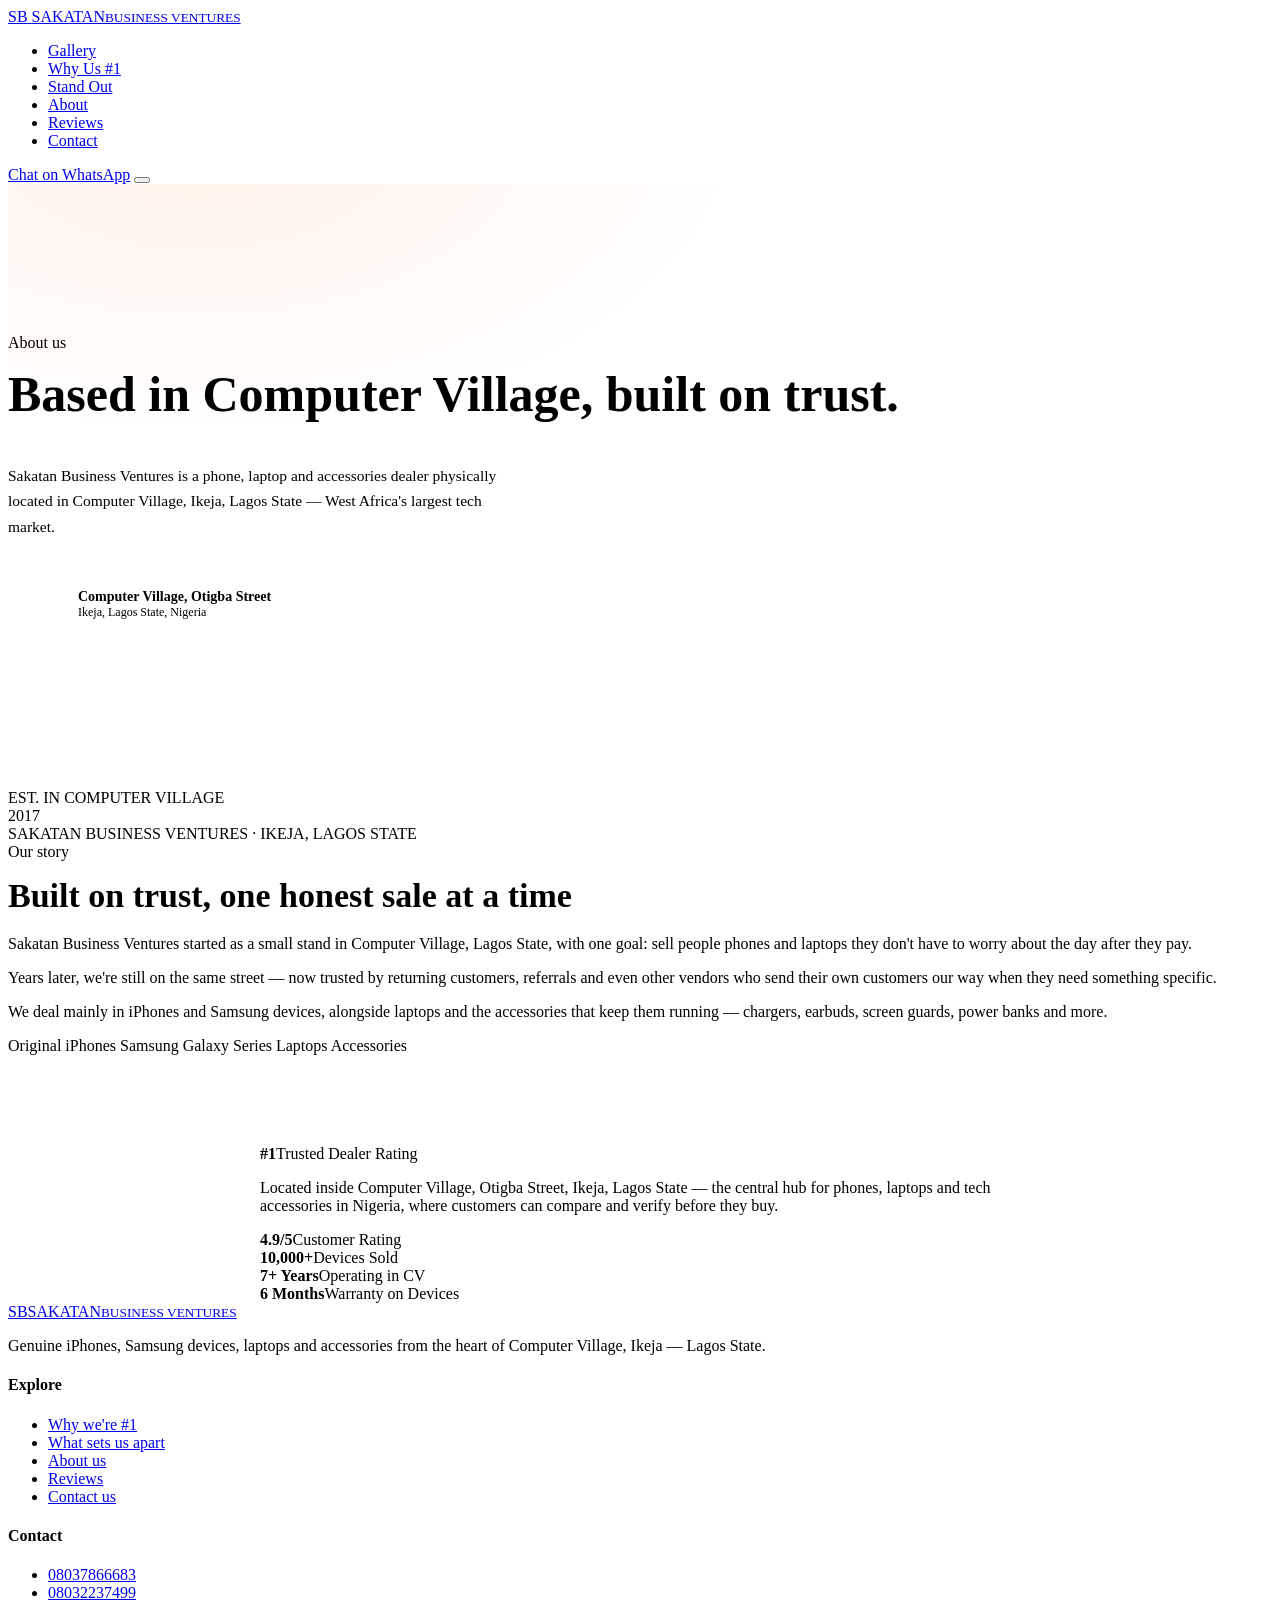
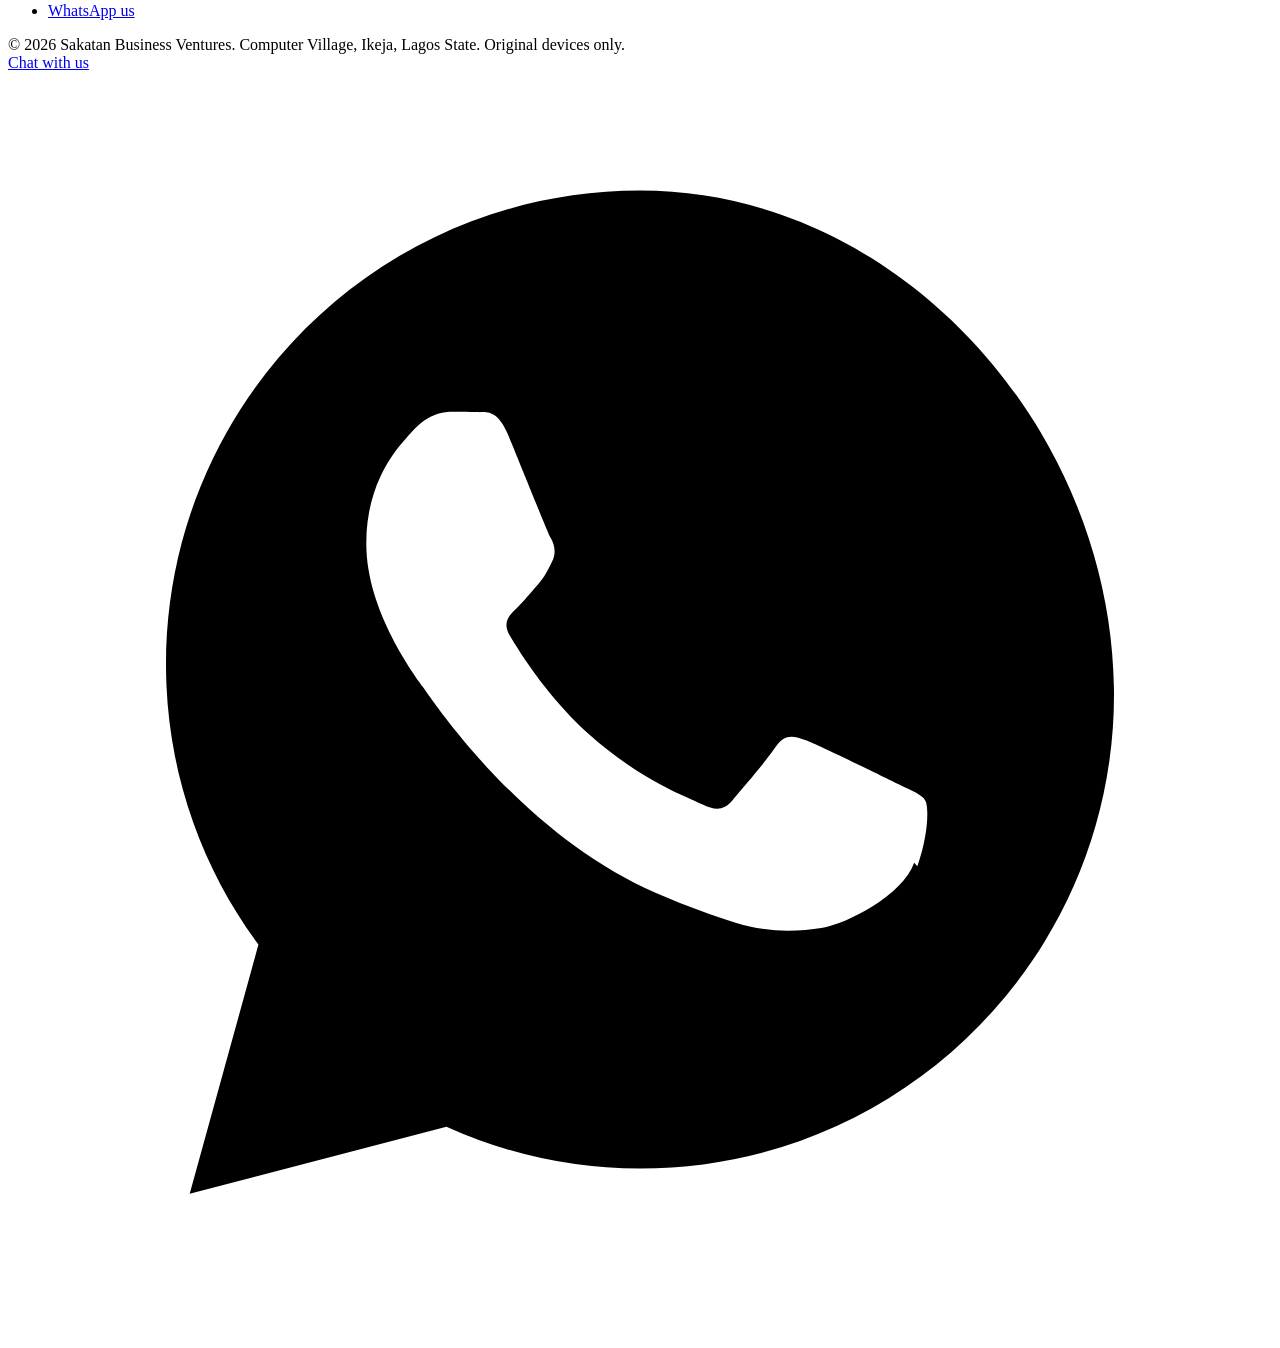
==== about.html @ 16938644 "Add files via upload" ====
<!DOCTYPE html>
<html lang="en">
<head>
<meta charset="UTF-8">
<meta name="viewport" content="width=device-width, initial-scale=1.0">
<title>About Us | Sakatan Business Ventures — Computer Village, Lagos State</title>
<meta name="description" content="Sakatan Business Ventures is based in Computer Village, Ikeja, Lagos State — trusted dealers in genuine iPhones, Samsung devices, laptops and accessories.">
<link rel="preconnect" href="https://fonts.googleapis.com">
<link rel="preconnect" href="https://fonts.gstatic.com" crossorigin>
<link href="https://fonts.googleapis.com/css2?family=Space+Grotesk:wght@400;500;600;700&family=Inter:wght@400;500;600;700;800&family=JetBrains+Mono:wght@400;500;600&display=swap" rel="stylesheet">
<link rel="stylesheet" href="styles.css">
<style>
  .page-hero{
    padding:150px 0 60px;
    background:radial-gradient(ellipse 900px 500px at 15% -10%, rgba(255,106,0,0.10), transparent 60%);
    border-bottom:1px solid var(--line);
  }
  .page-hero h1{font-size:clamp(32px,4.6vw,50px); line-height:1.06; margin-top:16px;}
  .page-hero p{color:var(--white-dim); font-size:15.5px; max-width:520px; margin-top:16px; line-height:1.65;}
  .location-strip{
    display:flex; align-items:center; gap:12px; flex-wrap:wrap;
    margin-top:30px; padding:16px 20px; border:1px solid var(--line); border-radius:12px;
    background:var(--card); max-width:520px;
  }
  .location-strip .ic{
    width:38px;height:38px;border-radius:9px;background:var(--orange-dim);
    display:flex;align-items:center;justify-content:center; flex-shrink:0;
  }
  .location-strip .ic svg{width:17px;height:17px;stroke:var(--orange);}
  .location-strip b{display:block; font-size:14px;}
  .location-strip span{display:block; font-family:var(--mono); font-size:12px; color:var(--gray);}
  .about-page-section{padding:90px 0;}
</style>
</head>
<body>

<header>
  <nav class="nav">
    <a href="index.html#top" class="logo">
      <span class="mark">SB</span>
      <span>SAKATAN<small>BUSINESS VENTURES</small></span>
    </a>
    <ul class="nav-links">
      <li><a href="index.html#gallery">Gallery</a></li>
      <li><a href="index.html#why-cv">Why Us #1</a></li>
      <li><a href="index.html#standout">Stand Out</a></li>
      <li><a href="about.html">About</a></li>
      <li><a href="index.html#reviews">Reviews</a></li>
      <li><a href="contact.html">Contact</a></li>
    </ul>
    <div class="nav-cta">
      <a href="https://wa.me/2348037866683" class="btn btn-ghost" target="_blank" rel="noopener">Chat on WhatsApp</a>
      <button class="nav-toggle" id="navToggle" aria-label="Toggle menu"><span></span><span></span><span></span></button>
    </div>
  </nav>
</header>

<main>

  <section class="page-hero">
    <div class="wrap">
      <span class="eyebrow">About us</span>
      <h1>Based in Computer Village, <span style="color:var(--orange);">built on trust.</span></h1>
      <p>Sakatan Business Ventures is a phone, laptop and accessories dealer physically located in Computer Village, Ikeja, Lagos State — West Africa's largest tech market.</p>
      <div class="location-strip">
        <span class="ic"><svg viewBox="0 0 24 24" fill="none" stroke-width="2" stroke-linecap="round" stroke-linejoin="round"><path d="M21 10c0 7-9 13-9 13s-9-6-9-13a9 9 0 0118 0z"/><circle cx="12" cy="10" r="3"/></svg></span>
        <div><b>Computer Village, Otigba Street</b><span>Ikeja, Lagos State, Nigeria</span></div>
      </div>
    </div>
  </section>

  <section class="about-page-section">
    <div class="wrap about-grid">
      <div class="about-visual reveal">
        <span class="label">EST. IN COMPUTER VILLAGE</span>
        <div class="big-year">20<span>17</span></div>
        <span class="label">SAKATAN BUSINESS VENTURES · IKEJA, LAGOS STATE</span>
      </div>
      <div class="about-copy reveal">
        <span class="eyebrow">Our story</span>
        <h2 style="margin:16px 0 20px; font-size:clamp(26px,3vw,34px);">Built on trust, one honest sale at a time</h2>
        <p>Sakatan Business Ventures started as a small stand in Computer Village, Lagos State, with one goal: sell people phones and laptops they don't have to worry about the day after they pay.</p>
        <p>Years later, we're still on the same street — now trusted by returning customers, referrals and even other vendors who send their own customers our way when they need something specific.</p>
        <p>We deal mainly in iPhones and Samsung devices, alongside laptops and the accessories that keep them running — chargers, earbuds, screen guards, power banks and more.</p>
        <div class="badges">
          <span>Original iPhones</span>
          <span>Samsung Galaxy Series</span>
          <span>Laptops</span>
          <span>Accessories</span>
        </div>
      </div>
    </div>
  </section>

  <section class="cv-section" style="padding-top:0;">
    <div class="wrap">
      <div class="cv-panel reveal" style="max-width:760px; margin:0 auto;">
        <div class="rank"><b>#1</b><span>Trusted Dealer Rating</span></div>
        <p class="location">Located inside Computer Village, Otigba Street, Ikeja, Lagos State — the central hub for phones, laptops and tech accessories in Nigeria, where customers can compare and verify before they buy.</p>
        <div class="cv-stats">
          <div><b>4.9/5</b><span>Customer Rating</span></div>
          <div><b>10,000+</b><span>Devices Sold</span></div>
          <div><b>7+ Years</b><span>Operating in CV</span></div>
          <div><b>6 Months</b><span>Warranty on Devices</span></div>
        </div>
      </div>
    </div>
  </section>

</main>

<footer>
  <div class="wrap">
    <div class="footer-grid">
      <div class="footer-brand">
        <a href="index.html#top" class="logo"><span class="mark">SB</span><span>SAKATAN<small>BUSINESS VENTURES</small></span></a>
        <p>Genuine iPhones, Samsung devices, laptops and accessories from the heart of Computer Village, Ikeja — Lagos State.</p>
      </div>
      <div class="footer-col">
        <h4>Explore</h4>
        <ul>
          <li><a href="index.html#why-cv">Why we're #1</a></li>
          <li><a href="index.html#standout">What sets us apart</a></li>
          <li><a href="about.html">About us</a></li>
          <li><a href="index.html#reviews">Reviews</a></li>
          <li><a href="contact.html">Contact us</a></li>
        </ul>
      </div>
      <div class="footer-col">
        <h4>Contact</h4>
        <ul>
          <li><a href="tel:08037866683">08037866683</a></li>
          <li><a href="tel:08032237499">08032237499</a></li>
          <li><a href="https://wa.me/2348037866683" target="_blank" rel="noopener">WhatsApp us</a></li>
        </ul>
      </div>
    </div>
    <div class="footer-bottom">
      <span>© 2026 Sakatan Business Ventures. Computer Village, Ikeja, Lagos State.</span>
      <span>Original devices only.</span>
    </div>
  </div>
</footer>

<a class="wa-float" href="https://wa.me/2348037866683?text=Hello%20Sakatan%2C%20I%20want%20to%20check%20out%20your%20phones" target="_blank" rel="noopener" aria-label="Chat with us on WhatsApp">
  <span class="wa-tooltip">Chat with us</span>
  <svg viewBox="0 0 32 32"><path d="M16.001 3C9.373 3 4 8.373 4 15.001c0 2.65.87 5.1 2.34 7.09L4.6 28.4l6.5-1.7a11.94 11.94 0 004.9 1.06h.001C22.63 27.76 28 22.39 28 15.76 28 9.13 22.63 3 16.001 3zm6.94 17.02c-.29.82-1.7 1.55-2.35 1.65-.6.09-1.36.13-2.19-.14-.5-.16-1.15-.38-1.98-.74-3.48-1.5-5.75-5.01-5.93-5.24-.17-.24-1.42-1.89-1.42-3.6s.9-2.56 1.22-2.91c.32-.35.7-.44.93-.44.23 0 .47 0 .67.01.22.01.5-.08.78.6.29.7.98 2.42 1.07 2.59.09.17.15.37.03.6-.12.24-.18.38-.36.58-.18.2-.38.45-.54.6-.18.17-.37.36-.16.7.21.35.93 1.53 1.99 2.48 1.37 1.22 2.52 1.6 2.87 1.78.35.17.55.15.76-.09.2-.24.87-1.01 1.1-1.36.23-.35.46-.29.77-.17.32.12 2.02.95 2.36 1.12.35.17.58.26.66.4.09.15.09.85-.2 1.67z"/></svg>
</a>

<script>
  const navToggle = document.getElementById('navToggle');
  const navLinks = document.querySelector('.nav-links');
  navToggle.addEventListener('click', () => {
    const open = navLinks.style.display === 'flex';
    navLinks.style.display = open ? 'none' : 'flex';
    navLinks.style.cssText += open ? '' : 'position:fixed;top:70px;left:0;right:0;background:#FFFFFF;flex-direction:column;padding:24px 28px;border-bottom:1px solid rgba(18,17,15,0.08);gap:18px;box-shadow:0 16px 30px -18px rgba(18,17,15,0.2);';
  });

  const revealEls = document.querySelectorAll('.reveal');
  const io = new IntersectionObserver((entries) => {
    entries.forEach(e => { if (e.isIntersecting) { e.target.classList.add('in'); io.unobserve(e.target); } });
  }, { threshold: 0.14 });
  revealEls.forEach(el => io.observe(el));
</script>

</body>
</html>
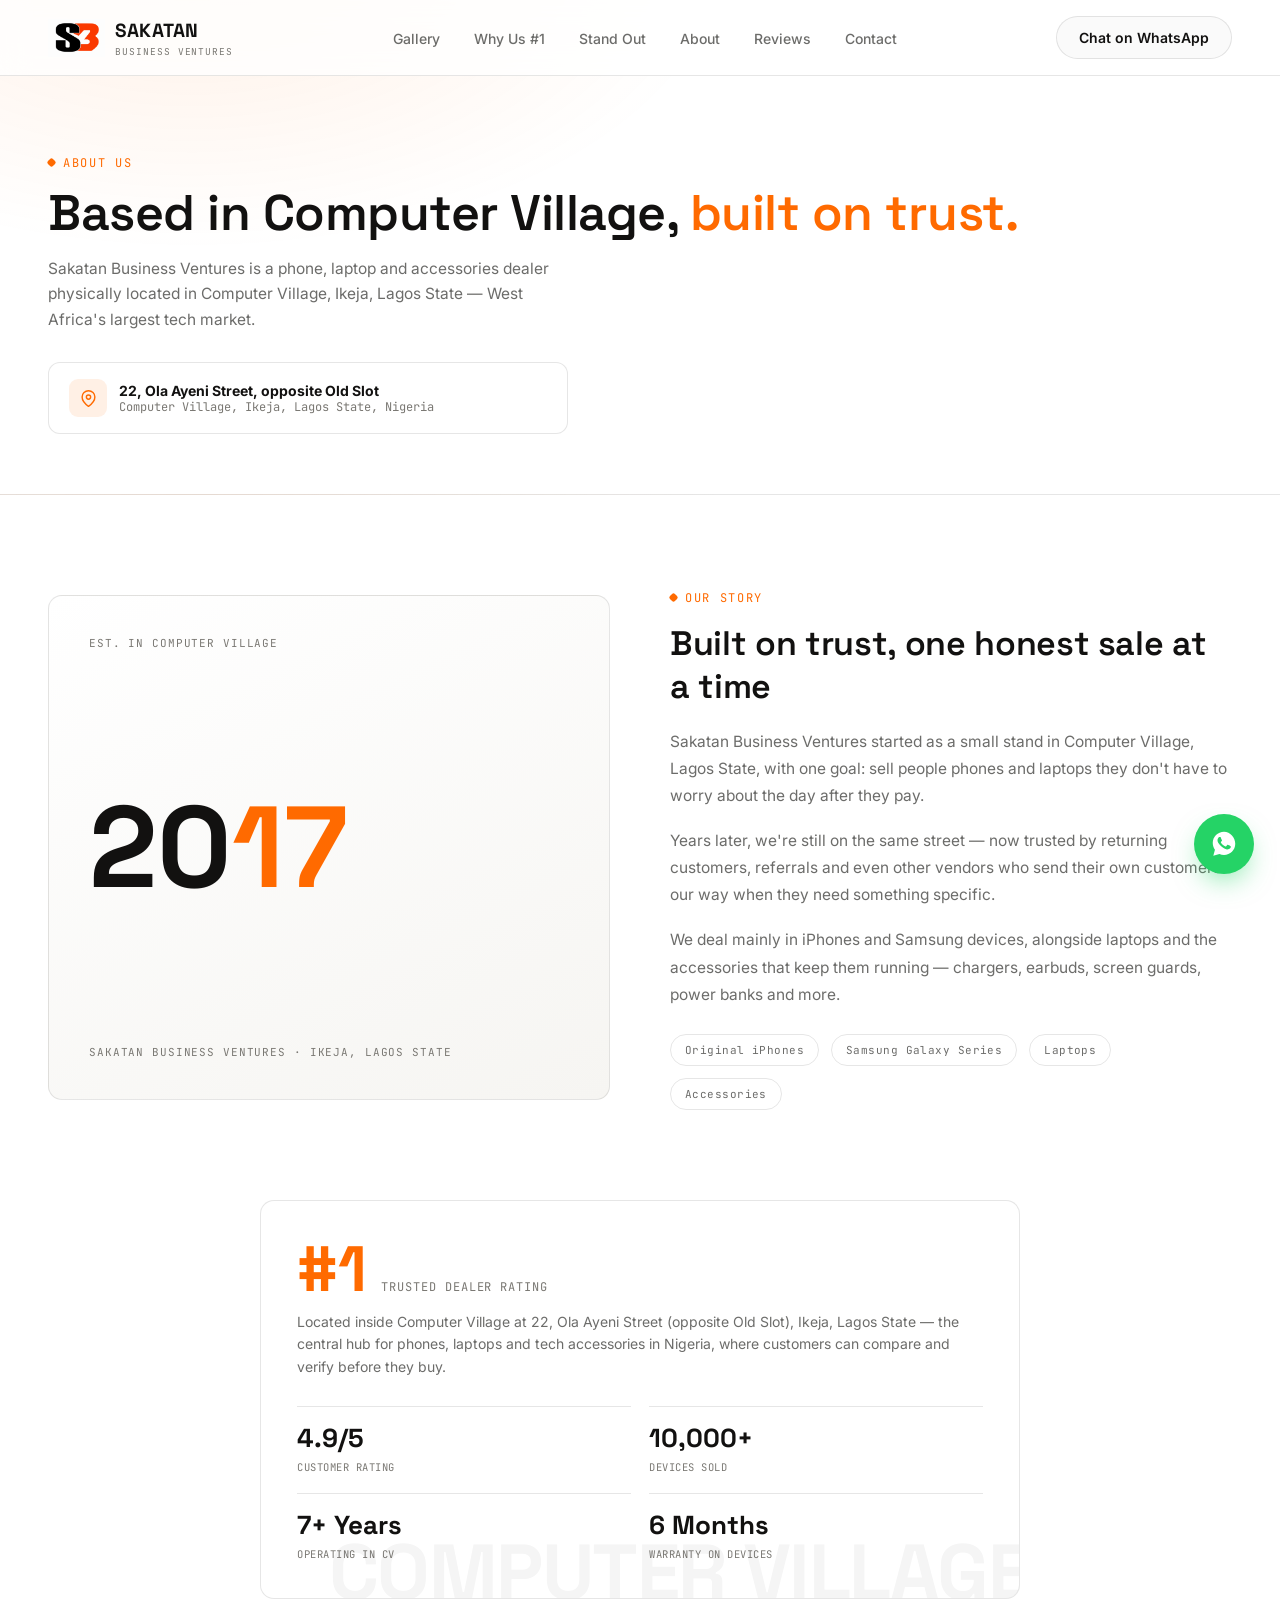
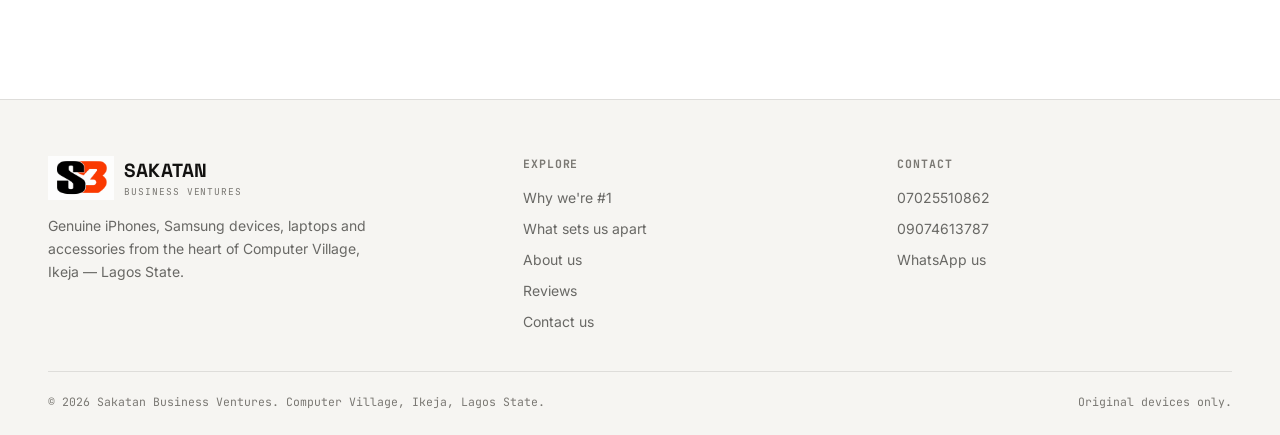
==== commit 1254ab04: "Update contact information and logo in about.html" ====
--- a/about.html
+++ b/about.html
@@ -3,6 +3,7 @@
 <head>
 <meta charset="UTF-8">
 <meta name="viewport" content="width=device-width, initial-scale=1.0">
+<link rel="icon" type="image/jpeg" href="logo.jpeg">
 <title>About Us | Sakatan Business Ventures — Computer Village, Lagos State</title>
 <meta name="description" content="Sakatan Business Ventures is based in Computer Village, Ikeja, Lagos State — trusted dealers in genuine iPhones, Samsung devices, laptops and accessories.">
 <link rel="preconnect" href="https://fonts.googleapis.com">
@@ -30,6 +31,8 @@
   .location-strip b{display:block; font-size:14px;}
   .location-strip span{display:block; font-family:var(--mono); font-size:12px; color:var(--gray);}
   .about-page-section{padding:90px 0;}
+  .logo-img{height:38px;width:auto;display:block;object-fit:contain;}
+  .footer-brand .logo-img{height:44px;}
 </style>
 </head>
 <body>
@@ -37,7 +40,7 @@
 <header>
   <nav class="nav">
     <a href="index.html#top" class="logo">
-      <span class="mark">SB</span>
+      <img src="logo.jpeg" alt="Sakatan Business Ventures logo" class="logo-img">
       <span>SAKATAN<small>BUSINESS VENTURES</small></span>
     </a>
     <ul class="nav-links">
@@ -49,7 +52,7 @@
       <li><a href="contact.html">Contact</a></li>
     </ul>
     <div class="nav-cta">
-      <a href="https://wa.me/2348037866683" class="btn btn-ghost" target="_blank" rel="noopener">Chat on WhatsApp</a>
+      <a href="https://wa.me/2347025510862" class="btn btn-ghost" target="_blank" rel="noopener">Chat on WhatsApp</a>
       <button class="nav-toggle" id="navToggle" aria-label="Toggle menu"><span></span><span></span><span></span></button>
     </div>
   </nav>
@@ -64,7 +67,7 @@
       <p>Sakatan Business Ventures is a phone, laptop and accessories dealer physically located in Computer Village, Ikeja, Lagos State — West Africa's largest tech market.</p>
       <div class="location-strip">
         <span class="ic"><svg viewBox="0 0 24 24" fill="none" stroke-width="2" stroke-linecap="round" stroke-linejoin="round"><path d="M21 10c0 7-9 13-9 13s-9-6-9-13a9 9 0 0118 0z"/><circle cx="12" cy="10" r="3"/></svg></span>
-        <div><b>Computer Village, Otigba Street</b><span>Ikeja, Lagos State, Nigeria</span></div>
+        <div><b>22, Ola Ayeni Street, opposite Old Slot</b><span>Computer Village, Ikeja, Lagos State, Nigeria</span></div>
       </div>
     </div>
   </section>
@@ -96,7 +99,7 @@
     <div class="wrap">
       <div class="cv-panel reveal" style="max-width:760px; margin:0 auto;">
         <div class="rank"><b>#1</b><span>Trusted Dealer Rating</span></div>
-        <p class="location">Located inside Computer Village, Otigba Street, Ikeja, Lagos State — the central hub for phones, laptops and tech accessories in Nigeria, where customers can compare and verify before they buy.</p>
+        <p class="location">Located inside Computer Village at 22, Ola Ayeni Street (opposite Old Slot), Ikeja, Lagos State — the central hub for phones, laptops and tech accessories in Nigeria, where customers can compare and verify before they buy.</p>
         <div class="cv-stats">
           <div><b>4.9/5</b><span>Customer Rating</span></div>
           <div><b>10,000+</b><span>Devices Sold</span></div>
@@ -113,7 +116,7 @@
   <div class="wrap">
     <div class="footer-grid">
       <div class="footer-brand">
-        <a href="index.html#top" class="logo"><span class="mark">SB</span><span>SAKATAN<small>BUSINESS VENTURES</small></span></a>
+        <a href="index.html#top" class="logo"><img src="logo.jpeg" alt="Sakatan Business Ventures logo" class="logo-img"><span>SAKATAN<small>BUSINESS VENTURES</small></span></a>
         <p>Genuine iPhones, Samsung devices, laptops and accessories from the heart of Computer Village, Ikeja — Lagos State.</p>
       </div>
       <div class="footer-col">
@@ -129,9 +132,9 @@
       <div class="footer-col">
         <h4>Contact</h4>
         <ul>
-          <li><a href="tel:08037866683">08037866683</a></li>
-          <li><a href="tel:08032237499">08032237499</a></li>
-          <li><a href="https://wa.me/2348037866683" target="_blank" rel="noopener">WhatsApp us</a></li>
+          <li><a href="tel:07025510862">07025510862</a></li>
+          <li><a href="tel:09074613787">09074613787</a></li>
+          <li><a href="https://wa.me/2347025510862" target="_blank" rel="noopener">WhatsApp us</a></li>
         </ul>
       </div>
     </div>
@@ -142,7 +145,7 @@
   </div>
 </footer>
 
-<a class="wa-float" href="https://wa.me/2348037866683?text=Hello%20Sakatan%2C%20I%20want%20to%20check%20out%20your%20phones" target="_blank" rel="noopener" aria-label="Chat with us on WhatsApp">
+<a class="wa-float" href="https://wa.me/2347025510862?text=Hello%20Sakatan%2C%20I%20want%20to%20check%20out%20your%20phones" target="_blank" rel="noopener" aria-label="Chat with us on WhatsApp">
   <span class="wa-tooltip">Chat with us</span>
   <svg viewBox="0 0 32 32"><path d="M16.001 3C9.373 3 4 8.373 4 15.001c0 2.65.87 5.1 2.34 7.09L4.6 28.4l6.5-1.7a11.94 11.94 0 004.9 1.06h.001C22.63 27.76 28 22.39 28 15.76 28 9.13 22.63 3 16.001 3zm6.94 17.02c-.29.82-1.7 1.55-2.35 1.65-.6.09-1.36.13-2.19-.14-.5-.16-1.15-.38-1.98-.74-3.48-1.5-5.75-5.01-5.93-5.24-.17-.24-1.42-1.89-1.42-3.6s.9-2.56 1.22-2.91c.32-.35.7-.44.93-.44.23 0 .47 0 .67.01.22.01.5-.08.78.6.29.7.98 2.42 1.07 2.59.09.17.15.37.03.6-.12.24-.18.38-.36.58-.18.2-.38.45-.54.6-.18.17-.37.36-.16.7.21.35.93 1.53 1.99 2.48 1.37 1.22 2.52 1.6 2.87 1.78.35.17.55.15.76-.09.2-.24.87-1.01 1.1-1.36.23-.35.46-.29.77-.17.32.12 2.02.95 2.36 1.12.35.17.58.26.66.4.09.15.09.85-.2 1.67z"/></svg>
 </a>
--- a/styles.css
+++ b/styles.css
@@ -0,0 +1,529 @@
+  :root{
+    --black:#FFFFFF;
+    --black-soft:#F6F5F2;
+    --card:#FFFFFF;
+    --card-2:#FBF7F2;
+    --line: rgba(18,17,15,0.10);
+    --orange:#FF6A00;
+    --orange-light:#E85D00;
+    --orange-dim: rgba(255,106,0,0.10);
+    --white:#121110;
+    --white-dim: rgba(18,17,15,0.62);
+    --gray:#7A7873;
+    --green:#1FA057;
+    --radius: 14px;
+    --display: 'Space Grotesk', sans-serif;
+    --body: 'Inter', sans-serif;
+    --mono: 'JetBrains Mono', monospace;
+    --shadow: 0 24px 60px -24px rgba(18,17,15,0.16);
+  }
+
+  *{margin:0;padding:0;box-sizing:border-box;}
+  html{scroll-behavior:smooth;}
+  body{
+    background:var(--black);
+    color:var(--white);
+    font-family:var(--body);
+    overflow-x:hidden;
+    -webkit-font-smoothing:antialiased;
+  }
+  img{max-width:100%;display:block;}
+  a{color:inherit;text-decoration:none;}
+  ul{list-style:none;}
+  button{font-family:inherit;cursor:pointer;}
+  ::selection{background:var(--orange);color:var(--black);}
+
+  @media (prefers-reduced-motion: reduce){
+    *{animation-duration:0.01ms !important; animation-iteration-count:1 !important; transition-duration:0.01ms !important; scroll-behavior:auto !important;}
+  }
+
+  :focus-visible{outline:2px solid var(--orange); outline-offset:3px;}
+
+  .wrap{max-width:1240px; margin:0 auto; padding:0 28px;}
+
+  .eyebrow{
+    font-family:var(--mono);
+    font-size:12px;
+    letter-spacing:0.14em;
+    text-transform:uppercase;
+    color:var(--orange);
+    display:inline-flex;
+    align-items:center;
+    gap:8px;
+  }
+  .eyebrow::before{
+    content:'';
+    width:7px;height:7px;
+    background:var(--orange);
+    border-radius:2px;
+    display:inline-block;
+    transform:rotate(45deg);
+  }
+
+  h1,h2,h3{font-family:var(--display); font-weight:600; letter-spacing:-0.01em;}
+
+  /* ---------- NAV ---------- */
+  header{
+    position:fixed; top:0; left:0; right:0; z-index:200;
+    background:rgba(255,255,255,0.78);
+    backdrop-filter:blur(14px);
+    -webkit-backdrop-filter:blur(14px);
+    border-bottom:1px solid var(--line);
+  }
+  .nav{
+    display:flex; align-items:center; justify-content:space-between;
+    padding:16px 28px;
+    max-width:1240px; margin:0 auto;
+  }
+  .logo{
+    font-family:var(--display); font-weight:700; font-size:19px;
+    letter-spacing:0.01em;
+    display:flex; align-items:center; gap:10px;
+  }
+  .logo .mark{
+    width:34px;height:34px;
+    background:linear-gradient(140deg, var(--orange), #C74E00);
+    border-radius:8px;
+    display:flex;align-items:center;justify-content:center;
+    font-size:16px; color:var(--black); font-weight:700;
+    flex-shrink:0;
+  }
+  .logo small{
+    display:block; font-family:var(--mono); font-weight:400; font-size:9.5px;
+    letter-spacing:0.1em; color:var(--gray); margin-top:2px;
+  }
+  .nav-links{display:flex; gap:34px; align-items:center;}
+  .nav-links a{
+    font-size:14px; font-weight:500; color:var(--white-dim);
+    transition:color .2s ease; position:relative;
+  }
+  .nav-links a:hover{color:var(--white);}
+  .nav-cta{
+    display:flex; align-items:center; gap:14px;
+  }
+  .btn{
+    display:inline-flex; align-items:center; justify-content:center; gap:8px;
+    padding:12px 22px;
+    border-radius:999px;
+    font-size:14px; font-weight:600;
+    border:1px solid transparent;
+    transition:transform .18s ease, box-shadow .18s ease, background .18s ease, border-color .18s ease;
+    white-space:nowrap;
+  }
+  .btn-primary{
+    background:var(--orange); color:#160900;
+    box-shadow:0 0 0 0 rgba(255,106,0,0.5);
+  }
+  .btn-primary:hover{transform:translateY(-2px); box-shadow:0 10px 24px -8px rgba(255,106,0,0.6);}
+  .btn-ghost{
+    border-color:var(--line); color:var(--white);
+    background:rgba(18,17,15,0.02);
+  }
+  .btn-ghost:hover{border-color:var(--orange); color:var(--orange-light);}
+  .nav-toggle{display:none; flex-direction:column; gap:5px; background:none; border:none; padding:6px;}
+  .nav-toggle span{width:22px; height:2px; background:var(--white);}
+
+  /* ---------- HERO ---------- */
+  .hero{
+    position:relative;
+    padding:150px 0 90px;
+    background:
+      radial-gradient(ellipse 900px 500px at 15% -10%, rgba(255,106,0,0.16), transparent 60%),
+      radial-gradient(ellipse 700px 500px at 100% 10%, rgba(255,106,0,0.08), transparent 60%),
+      var(--black);
+    overflow:hidden;
+  }
+  .hero::before{
+    content:'';
+    position:absolute; inset:0;
+    background-image:
+      linear-gradient(rgba(18,17,15,0.045) 1px, transparent 1px),
+      linear-gradient(90deg, rgba(18,17,15,0.045) 1px, transparent 1px);
+    background-size:44px 44px;
+    mask-image:radial-gradient(ellipse 700px 500px at 20% 0%, black, transparent 70%);
+    pointer-events:none;
+  }
+  .hero-grid{
+    display:grid;
+    grid-template-columns:1.05fr 0.95fr;
+    gap:50px;
+    align-items:center;
+    position:relative;
+    z-index:2;
+  }
+  .hero-copy h1{
+    font-size:clamp(36px, 5vw, 58px);
+    line-height:1.04;
+    margin:20px 0 22px;
+  }
+  .hero-copy h1 .accent{color:var(--orange);}
+  .hero-copy p.lead{
+    font-size:17px; line-height:1.65; color:var(--white-dim);
+    max-width:480px; margin-bottom:34px;
+  }
+  .hero-actions{display:flex; gap:14px; flex-wrap:wrap; margin-bottom:44px;}
+  .hero-trust{
+    display:flex; gap:28px; flex-wrap:wrap;
+    padding-top:26px; border-top:1px solid var(--line);
+  }
+  .hero-trust .stat{display:flex; flex-direction:column; gap:2px;}
+  .hero-trust .stat b{font-family:var(--display); font-size:24px; color:var(--white);}
+  .hero-trust .stat span{font-family:var(--mono); font-size:11px; letter-spacing:0.06em; color:var(--gray); text-transform:uppercase;}
+
+  /* hero visual / signature verification device */
+  .hero-visual{position:relative;}
+  .device-frame{
+    position:relative;
+    border-radius:22px;
+    overflow:hidden;
+    border:1px solid var(--line);
+    background:var(--black-soft);
+    box-shadow:0 40px 80px -30px rgba(18,17,15,0.22);
+  }
+  .device-frame img{
+    width:100%; height:100%; object-fit:cover;
+    display:block;
+    filter:saturate(1.05) contrast(1.02);
+  }
+  .scan-line{
+    position:absolute; left:0; right:0; height:2px;
+    background:linear-gradient(90deg, transparent, var(--orange) 20%, #FFD9B0 50%, var(--orange) 80%, transparent);
+    box-shadow:0 0 18px 3px rgba(255,106,0,0.7);
+    top:0;
+    animation:scan 3.2s cubic-bezier(.65,0,.35,1) infinite;
+    z-index:5;
+  }
+  @keyframes scan{
+    0%{top:2%; opacity:0;}
+    8%{opacity:1;}
+    48%{top:96%; opacity:1;}
+    56%{opacity:0;}
+    100%{top:96%; opacity:0;}
+  }
+  .corner{position:absolute; width:26px; height:26px; z-index:6; border-color:var(--orange);}
+  .corner.tl{top:14px; left:14px; border-top:2px solid; border-left:2px solid; border-radius:6px 0 0 0;}
+  .corner.tr{top:14px; right:14px; border-top:2px solid; border-right:2px solid; border-radius:0 6px 0 0;}
+  .corner.bl{bottom:14px; left:14px; border-bottom:2px solid; border-left:2px solid; border-radius:0 0 0 6px;}
+  .corner.br{bottom:14px; right:14px; border-bottom:2px solid; border-right:2px solid; border-radius:0 0 6px 0;}
+
+  .verify-badge{
+    position:absolute; bottom:-18px; left:24px;
+    background:var(--black-soft);
+    border:1px solid var(--line);
+    border-radius:12px;
+    padding:12px 16px;
+    display:flex; align-items:center; gap:10px;
+    box-shadow:0 16px 40px -14px rgba(18,17,15,0.18);
+    z-index:8;
+    animation:float 4.5s ease-in-out infinite;
+  }
+  @keyframes float{0%,100%{transform:translateY(0);} 50%{transform:translateY(-8px);}}
+  .verify-badge .dot{
+    width:32px; height:32px; border-radius:50%;
+    background:rgba(46,204,113,0.12);
+    display:flex; align-items:center; justify-content:center;
+    flex-shrink:0;
+  }
+  .verify-badge .dot svg{width:16px; height:16px;}
+  .verify-badge b{display:block; font-family:var(--display); font-size:13.5px;}
+  .verify-badge span{display:block; font-family:var(--mono); font-size:10px; color:var(--gray); letter-spacing:0.04em;}
+
+  .price-badge{
+    position:absolute; top:-16px; right:22px;
+    background:var(--orange); color:#160900;
+    border-radius:10px; padding:9px 14px;
+    font-family:var(--mono); font-size:11.5px; font-weight:600;
+    box-shadow:0 14px 30px -10px rgba(255,106,0,0.6);
+    z-index:8;
+    transform:rotate(3deg);
+  }
+
+  /* ---------- MARQUEE ---------- */
+  .marquee-section{
+    border-top:1px solid var(--line); border-bottom:1px solid var(--line);
+    background:var(--black-soft);
+    padding:20px 0;
+    overflow:hidden;
+  }
+  .marquee-track{display:flex; width:max-content; animation:marquee 26s linear infinite;}
+  .marquee-track span{
+    font-family:var(--mono); font-size:14px; letter-spacing:0.08em;
+    color:var(--gray); padding:0 30px; white-space:nowrap;
+    display:flex; align-items:center; gap:30px;
+  }
+  .marquee-track span::after{content:'◆'; color:var(--orange); font-size:9px;}
+  @keyframes marquee{0%{transform:translateX(0);} 100%{transform:translateX(-50%);}}
+
+  /* ---------- SECTION SHARED ---------- */
+  section{padding:100px 0;}
+  .section-head{max-width:640px; margin-bottom:56px;}
+  .section-head h2{font-size:clamp(28px,3.4vw,40px); margin-top:16px; line-height:1.12;}
+  .section-head p{color:var(--white-dim); margin-top:16px; font-size:15.5px; line-height:1.6;}
+  .section-head.center{margin-left:auto; margin-right:auto; text-align:center;}
+
+  /* ---------- WHY #1 IN COMPUTER VILLAGE ---------- */
+  /* ---------- GALLERY ---------- */
+  .gallery-section{background:var(--black);}
+  .gallery-tabs{display:flex; gap:10px; flex-wrap:wrap; margin-bottom:36px;}
+  .gallery-tab{
+    font-family:var(--mono); font-size:12px; letter-spacing:0.04em;
+    padding:10px 18px; border-radius:999px; border:1px solid var(--line);
+    background:var(--card); color:var(--white-dim);
+    transition:all .2s ease;
+  }
+  .gallery-tab:hover{border-color:var(--orange); color:var(--orange-light);}
+  .gallery-tab.active{background:var(--orange); border-color:var(--orange); color:#160900;}
+  .gallery-grid{
+    display:grid; grid-template-columns:repeat(4, 1fr); gap:20px;
+  }
+  .gallery-item{
+    border:1px solid var(--line); border-radius:var(--radius);
+    background:var(--card);
+    overflow:hidden;
+    transition:transform .25s ease, box-shadow .25s ease, border-color .25s ease;
+  }
+  .gallery-item:hover{transform:translateY(-6px); box-shadow:var(--shadow); border-color:rgba(255,106,0,0.35);}
+  .gallery-thumb{
+    aspect-ratio:1/1;
+    background:var(--black-soft);
+    display:flex; align-items:center; justify-content:center;
+    padding:22px;
+    position:relative;
+  }
+  .gallery-thumb img{width:100%; height:100%; object-fit:contain;}
+  .gallery-cat{
+    position:absolute; top:10px; left:10px;
+    font-family:var(--mono); font-size:9.5px; letter-spacing:0.06em; text-transform:uppercase;
+    background:var(--orange-dim); color:var(--orange-light);
+    padding:4px 9px; border-radius:999px;
+  }
+  .gallery-info{padding:14px 16px 18px; border-top:1px solid var(--line);}
+  .gallery-info b{display:block; font-size:13.5px; margin-bottom:2px;}
+  .gallery-info span{display:block; font-family:var(--mono); font-size:10.5px; color:var(--gray);}
+  @media (max-width:980px){ .gallery-grid{grid-template-columns:repeat(3,1fr);} }
+  @media (max-width:620px){ .gallery-grid{grid-template-columns:repeat(2,1fr); gap:14px;} }
+  .gallery-cta{display:flex; justify-content:center; margin-top:44px;}
+  .gallery-cta .btn{padding:16px 34px; font-size:15.5px;}
+
+  .cv-section{background:var(--black);}
+  .cv-grid{display:grid; grid-template-columns:0.9fr 1.1fr; gap:60px; align-items:start;}
+  .cv-list{display:flex; flex-direction:column; gap:0;}
+  .cv-item{
+    display:flex; gap:20px; padding:24px 0;
+    border-top:1px solid var(--line);
+  }
+  .cv-item:last-child{border-bottom:1px solid var(--line);}
+  .cv-item .num{font-family:var(--mono); color:var(--orange); font-size:13px; padding-top:3px;}
+  .cv-item h3{font-size:17px; margin-bottom:6px;}
+  .cv-item p{font-size:14.5px; color:var(--white-dim); line-height:1.6;}
+
+  .cv-panel{
+    background:var(--card);
+    border:1px solid var(--line);
+    border-radius:var(--radius);
+    padding:36px;
+    position:relative;
+    overflow:hidden;
+  }
+  .cv-panel::before{
+    content:'COMPUTER VILLAGE';
+    position:absolute; right:-10px; bottom:-24px;
+    font-family:var(--display); font-weight:700;
+    font-size:78px; color:rgba(18,17,15,0.045);
+    letter-spacing:-0.02em; white-space:nowrap; pointer-events:none;
+  }
+  .cv-panel .rank{
+    display:flex; align-items:baseline; gap:14px; margin-bottom:10px;
+  }
+  .cv-panel .rank b{font-family:var(--display); font-size:64px; color:var(--orange); line-height:1;}
+  .cv-panel .rank span{font-family:var(--mono); font-size:12px; color:var(--gray); text-transform:uppercase; letter-spacing:0.08em;}
+  .cv-panel p.location{font-size:14px; color:var(--white-dim); margin-bottom:28px; line-height:1.6;}
+  .cv-stats{display:grid; grid-template-columns:1fr 1fr; gap:18px;}
+  .cv-stats div{border-top:1px solid var(--line); padding-top:14px;}
+  .cv-stats b{display:block; font-family:var(--display); font-size:26px;}
+  .cv-stats span{font-family:var(--mono); font-size:10.5px; color:var(--gray); letter-spacing:0.05em; text-transform:uppercase;}
+
+  /* ---------- STAND OUT (feature grid) ---------- */
+  .stand-section{background:var(--black-soft); border-top:1px solid var(--line); border-bottom:1px solid var(--line);}
+  .feature-grid{display:grid; grid-template-columns:repeat(3, 1fr); gap:1px; background:var(--line); border:1px solid var(--line); border-radius:var(--radius); overflow:hidden;}
+  .feature-card{
+    background:var(--black-soft);
+    padding:32px 28px;
+    transition:background .25s ease;
+  }
+  .feature-card:hover{background:var(--card-2);}
+  .feature-card .ic{
+    width:42px; height:42px; border-radius:10px;
+    background:var(--orange-dim);
+    display:flex; align-items:center; justify-content:center;
+    margin-bottom:20px;
+  }
+  .feature-card .ic svg{width:20px; height:20px; stroke:var(--orange);}
+  .feature-card h3{font-size:16.5px; margin-bottom:8px;}
+  .feature-card p{font-size:14px; color:var(--white-dim); line-height:1.6;}
+
+  /* ---------- ABOUT ---------- */
+  .about-grid{display:grid; grid-template-columns:1fr 1fr; gap:60px; align-items:center;}
+  .about-visual{
+    position:relative;
+    border-radius:var(--radius);
+    border:1px solid var(--line);
+    background:linear-gradient(155deg, var(--card), var(--black-soft));
+    padding:40px;
+    aspect-ratio:1/0.9;
+    display:flex; flex-direction:column; justify-content:space-between;
+  }
+  .about-visual .label{font-family:var(--mono); font-size:11px; color:var(--gray); letter-spacing:0.08em;}
+  .about-visual .big-year{font-family:var(--display); font-size:clamp(60px,9vw,120px); font-weight:700; color:var(--white); line-height:0.9;}
+  .about-visual .big-year span{color:var(--orange);}
+  .about-copy p{color:var(--white-dim); font-size:15.5px; line-height:1.75; margin-bottom:18px;}
+  .about-copy .badges{display:flex; gap:12px; flex-wrap:wrap; margin-top:26px;}
+  .about-copy .badges span{
+    font-family:var(--mono); font-size:11px; letter-spacing:0.04em;
+    padding:8px 14px; border-radius:999px; border:1px solid var(--line); color:var(--white-dim);
+  }
+
+  /* ---------- REVIEWS ---------- */
+  .reviews-section{background:var(--black-soft); border-top:1px solid var(--line); border-bottom:1px solid var(--line); padding-bottom:70px;}
+  .reviews-marquee{display:flex; flex-direction:column; gap:20px; margin-top:10px;}
+  .reviews-row{
+    overflow:hidden;
+    -webkit-mask-image:linear-gradient(90deg, transparent 0, #000 6%, #000 94%, transparent 100%);
+    mask-image:linear-gradient(90deg, transparent 0, #000 6%, #000 94%, transparent 100%);
+  }
+  .reviews-track{
+    display:flex; gap:20px; width:max-content;
+    animation: scroll-left 62s linear infinite;
+  }
+  .row-right .reviews-track{ animation-name: scroll-right; animation-duration:70s; }
+  .reviews-row:hover .reviews-track{ animation-play-state:paused; }
+  @keyframes scroll-left{ 0%{transform:translateX(0);} 100%{transform:translateX(-50%);} }
+  @keyframes scroll-right{ 0%{transform:translateX(-50%);} 100%{transform:translateX(0);} }
+
+  .review-card{
+    background:var(--card); border:1px solid var(--line); border-radius:var(--radius);
+    padding:26px; display:flex; flex-direction:column; gap:14px;
+    width:340px; flex-shrink:0;
+    box-shadow:0 18px 40px -26px rgba(18,17,15,0.12);
+    transition:transform .3s ease, box-shadow .3s ease, border-color .3s ease;
+  }
+  .review-card:hover{
+    transform:translateY(-4px);
+    box-shadow:0 24px 50px -22px rgba(255,106,0,0.22);
+    border-color:rgba(255,106,0,0.3);
+  }
+  .stars{display:flex; gap:3px; color:var(--orange); font-size:13px; letter-spacing:2px;}
+  .review-card p.quote{font-size:14px; line-height:1.65; color:var(--white); opacity:0.9;}
+  .review-person{display:flex; align-items:center; gap:12px; margin-top:auto;}
+  .review-person .avatar{
+    width:38px;height:38px;border-radius:50%;
+    background:linear-gradient(140deg, var(--orange), #6b2c00);
+    display:flex;align-items:center;justify-content:center;
+    font-family:var(--display); font-size:13px; font-weight:700; color:#fff;
+    flex-shrink:0;
+  }
+  .review-person b{display:block; font-size:13.5px;}
+  .review-person span{display:block; font-family:var(--mono); font-size:10.5px; color:var(--gray);}
+
+  @media (prefers-reduced-motion: reduce){
+    .reviews-track{animation:none;}
+  }
+
+  /* ---------- CONTACT ---------- */
+  .contact-grid{display:grid; grid-template-columns:0.85fr 1.15fr; gap:50px;}
+  .contact-info h2{font-size:clamp(26px,3vw,34px); margin-bottom:16px;}
+  .contact-info p{color:var(--white-dim); font-size:15px; line-height:1.65; margin-bottom:32px;}
+  .contact-lines{display:flex; flex-direction:column; gap:16px;}
+  .contact-line{
+    display:flex; align-items:center; gap:14px;
+    padding:16px; border:1px solid var(--line); border-radius:12px;
+    background:var(--card);
+  }
+  .contact-line .ic{
+    width:38px;height:38px;border-radius:9px;background:var(--orange-dim);
+    display:flex;align-items:center;justify-content:center; flex-shrink:0;
+  }
+  .contact-line .ic svg{width:17px;height:17px;stroke:var(--orange);}
+  .contact-line b{display:block; font-size:14px;}
+  .contact-line span{display:block; font-family:var(--mono); font-size:12.5px; color:var(--gray);}
+
+  .contact-form{
+    background:var(--card); border:1px solid var(--line); border-radius:var(--radius);
+    padding:36px;
+  }
+  .form-row{display:grid; grid-template-columns:1fr 1fr; gap:16px; margin-bottom:16px;}
+  .field{display:flex; flex-direction:column; gap:8px; margin-bottom:16px;}
+  .field label{font-family:var(--mono); font-size:11px; letter-spacing:0.05em; color:var(--gray); text-transform:uppercase;}
+  .field input, .field select, .field textarea{
+    background:var(--black-soft); border:1px solid var(--line); border-radius:9px;
+    padding:13px 14px; color:var(--white); font-family:var(--body); font-size:14px;
+    transition:border-color .2s ease;
+  }
+  .field input:focus, .field select:focus, .field textarea:focus{
+    border-color:var(--orange); outline:none;
+  }
+  .field textarea{resize:vertical; min-height:100px;}
+  .form-submit{width:100%; margin-top:6px; padding:15px; font-size:15px;}
+  .form-note{font-family:var(--mono); font-size:11px; color:var(--gray); margin-top:14px; text-align:center;}
+
+  /* ---------- FOOTER ---------- */
+  footer{background:var(--black-soft); border-top:1px solid var(--line); padding:56px 0 26px;}
+  .footer-grid{display:grid; grid-template-columns:1.3fr 1fr 1fr; gap:40px; margin-bottom:40px;}
+  .footer-brand p{color:var(--white-dim); font-size:14px; line-height:1.65; margin-top:14px; max-width:320px;}
+  .footer-col h4{font-family:var(--mono); font-size:11.5px; letter-spacing:0.08em; text-transform:uppercase; color:var(--gray); margin-bottom:16px;}
+  .footer-col ul{display:flex; flex-direction:column; gap:11px;}
+  .footer-col a{font-size:14px; color:var(--white-dim); transition:color .2s ease;}
+  .footer-col a:hover{color:var(--orange-light);}
+  .footer-bottom{
+    border-top:1px solid var(--line); padding-top:22px;
+    display:flex; justify-content:space-between; align-items:center; flex-wrap:wrap; gap:12px;
+  }
+  .footer-bottom span{font-family:var(--mono); font-size:11.5px; color:var(--gray);}
+
+  /* ---------- WHATSAPP FLOAT ---------- */
+  .wa-float{
+    position:fixed; bottom:26px; right:26px; z-index:300;
+    width:60px; height:60px; border-radius:50%;
+    background:#25D366;
+    display:flex; align-items:center; justify-content:center;
+    box-shadow:0 12px 28px -8px rgba(37,211,102,0.6);
+    animation:pulse-wa 2.4s ease-in-out infinite;
+  }
+  .wa-float svg{width:30px; height:30px; fill:#fff;}
+  @keyframes pulse-wa{
+    0%,100%{box-shadow:0 12px 28px -8px rgba(37,211,102,0.6);}
+    50%{box-shadow:0 12px 28px -8px rgba(37,211,102,0.9), 0 0 0 10px rgba(37,211,102,0.12);}
+  }
+  .wa-tooltip{
+    position:absolute; right:72px; top:50%; transform:translateY(-50%);
+    background:var(--card); border:1px solid var(--line);
+    padding:8px 14px; border-radius:8px; font-size:12.5px; white-space:nowrap;
+    opacity:0; pointer-events:none; transition:opacity .2s ease;
+  }
+  .wa-float:hover .wa-tooltip{opacity:1;}
+
+  /* reveal on scroll */
+  .reveal{opacity:0; transform:translateY(24px); transition:opacity .7s ease, transform .7s ease;}
+  .reveal.in{opacity:1; transform:translateY(0);}
+
+  /* ---------- RESPONSIVE ---------- */
+  @media (max-width:980px){
+    .nav-links{display:none;}
+    .nav-toggle{display:flex;}
+    .hero-grid{grid-template-columns:1fr; gap:70px;}
+    .hero{padding-top:120px;}
+    .cv-grid{grid-template-columns:1fr; gap:40px;}
+    .feature-grid{grid-template-columns:1fr 1fr;}
+    .about-grid{grid-template-columns:1fr;}
+    .contact-grid{grid-template-columns:1fr;}
+    .footer-grid{grid-template-columns:1fr 1fr;}
+  }
+  @media (max-width:620px){
+    .hero-trust{gap:20px;}
+    .feature-grid{grid-template-columns:1fr;}
+    .review-card{width:280px; padding:22px;}
+    .form-row{grid-template-columns:1fr;}
+    .footer-grid{grid-template-columns:1fr; gap:30px;}
+    section{padding:70px 0;}
+    .cv-panel::before{display:none;}
+  }
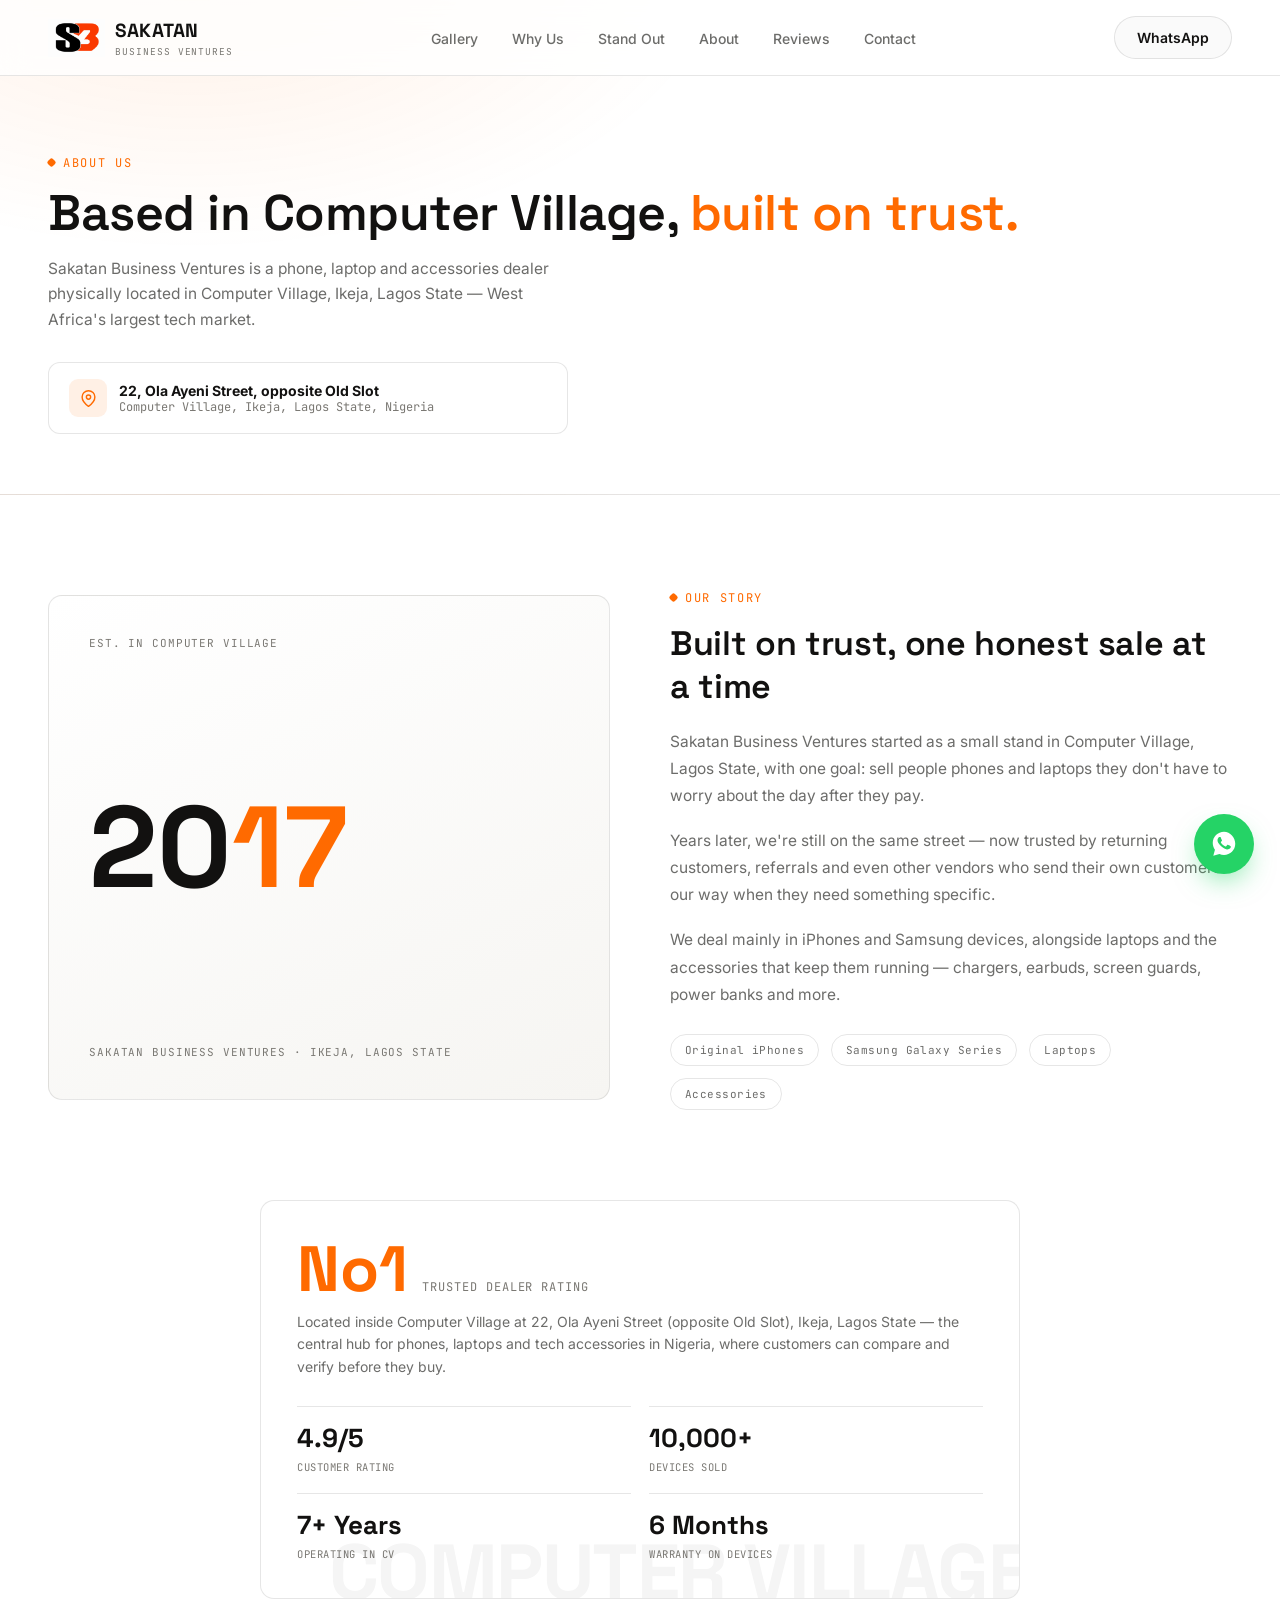
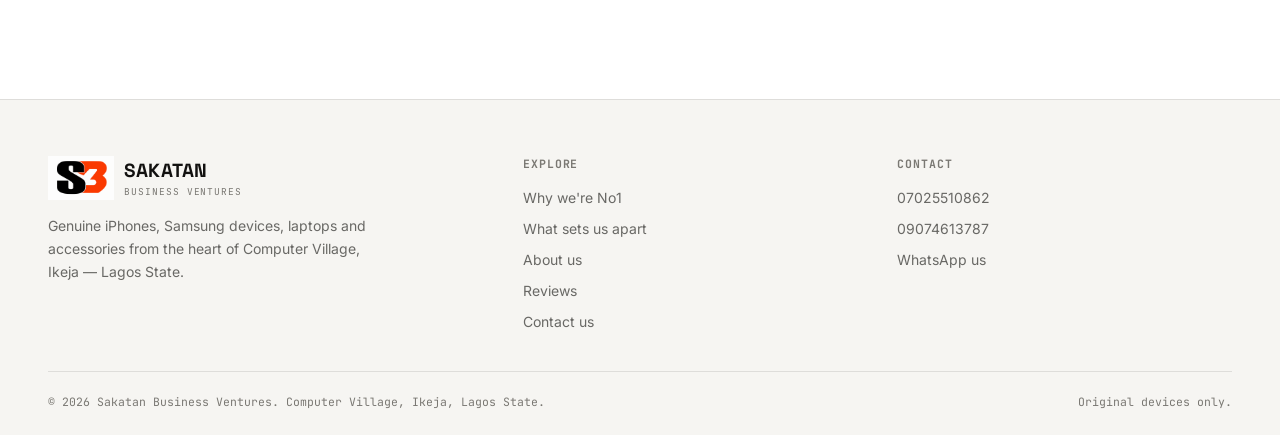
==== commit efddd048: "Update about.html" ====
--- a/about.html
+++ b/about.html
@@ -45,14 +45,14 @@
     </a>
     <ul class="nav-links">
       <li><a href="index.html#gallery">Gallery</a></li>
-      <li><a href="index.html#why-cv">Why Us #1</a></li>
+      <li><a href="index.html#why-cv">Why Us</a></li>
       <li><a href="index.html#standout">Stand Out</a></li>
       <li><a href="about.html">About</a></li>
       <li><a href="index.html#reviews">Reviews</a></li>
       <li><a href="contact.html">Contact</a></li>
     </ul>
     <div class="nav-cta">
-      <a href="https://wa.me/2347025510862" class="btn btn-ghost" target="_blank" rel="noopener">Chat on WhatsApp</a>
+      <a href="https://wa.me/2347025510862" class="btn btn-ghost" target="_blank" rel="noopener">WhatsApp</a>
       <button class="nav-toggle" id="navToggle" aria-label="Toggle menu"><span></span><span></span><span></span></button>
     </div>
   </nav>
@@ -98,7 +98,7 @@
   <section class="cv-section" style="padding-top:0;">
     <div class="wrap">
       <div class="cv-panel reveal" style="max-width:760px; margin:0 auto;">
-        <div class="rank"><b>#1</b><span>Trusted Dealer Rating</span></div>
+        <div class="rank"><b>No1</b><span>Trusted Dealer Rating</span></div>
         <p class="location">Located inside Computer Village at 22, Ola Ayeni Street (opposite Old Slot), Ikeja, Lagos State — the central hub for phones, laptops and tech accessories in Nigeria, where customers can compare and verify before they buy.</p>
         <div class="cv-stats">
           <div><b>4.9/5</b><span>Customer Rating</span></div>
@@ -122,7 +122,7 @@
       <div class="footer-col">
         <h4>Explore</h4>
         <ul>
-          <li><a href="index.html#why-cv">Why we're #1</a></li>
+          <li><a href="index.html#why-cv">Why we're No1</a></li>
           <li><a href="index.html#standout">What sets us apart</a></li>
           <li><a href="about.html">About us</a></li>
           <li><a href="index.html#reviews">Reviews</a></li>
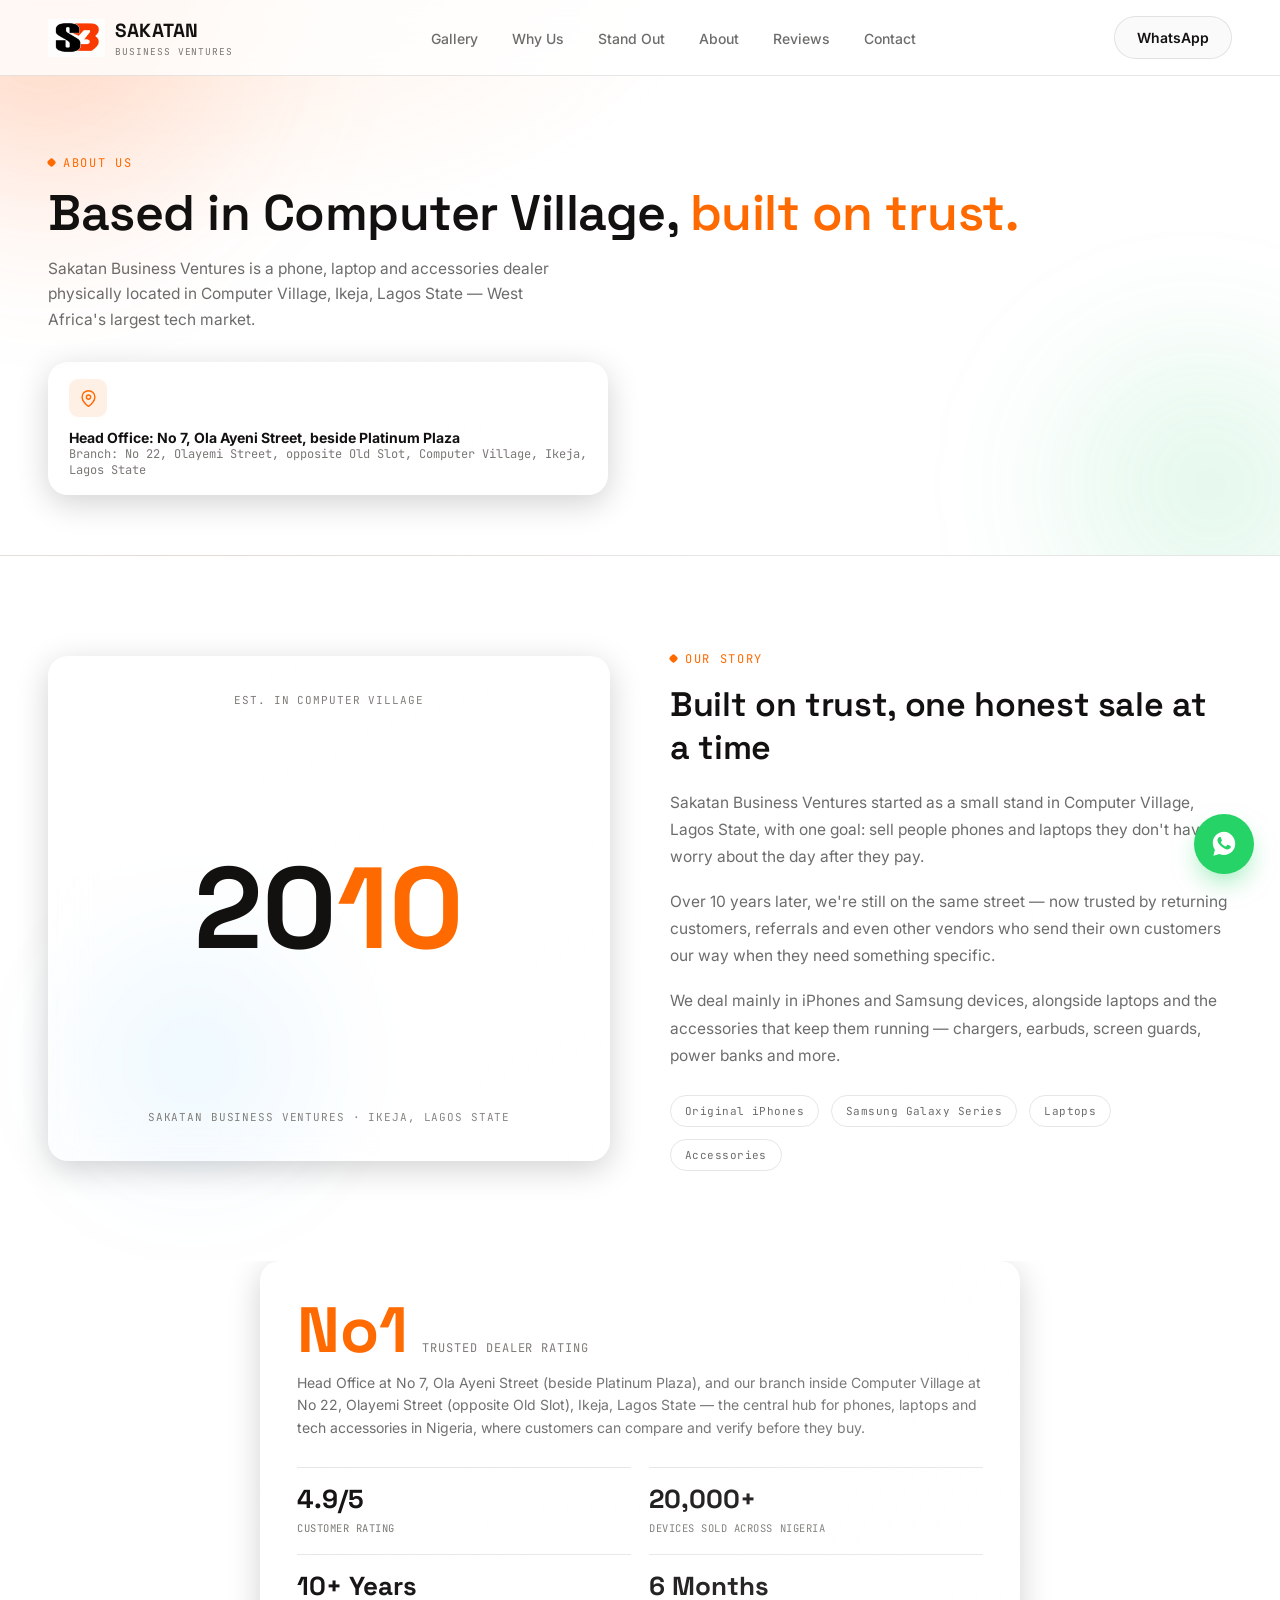
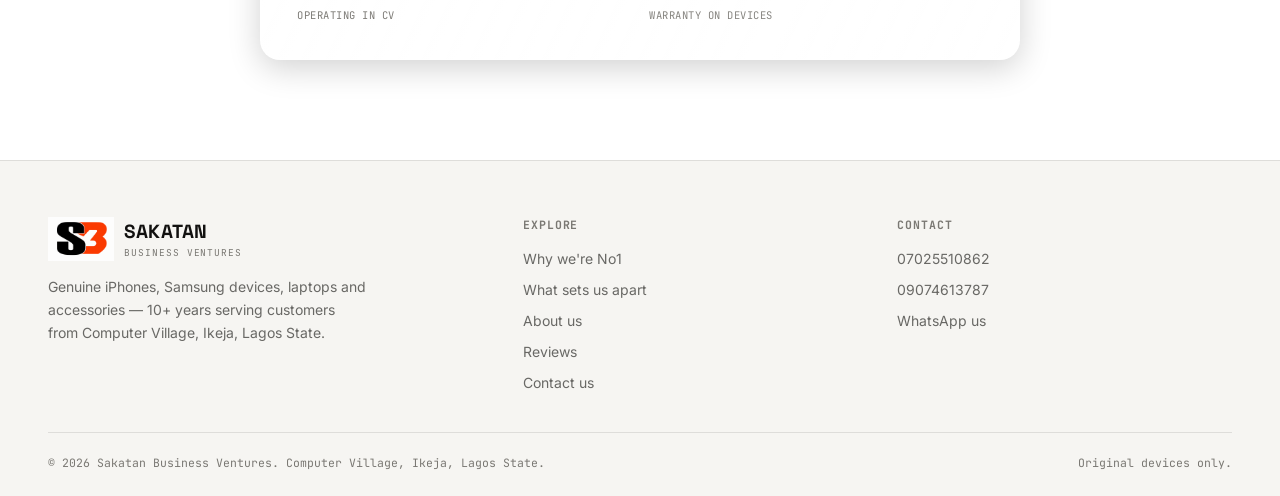
==== commit 8e58c16a: "Update about.html" ====
--- a/about.html
+++ b/about.html
@@ -12,16 +12,18 @@
 <link rel="stylesheet" href="styles.css">
 <style>
   .page-hero{
+    position:relative;
     padding:150px 0 60px;
     background:radial-gradient(ellipse 900px 500px at 15% -10%, rgba(255,106,0,0.10), transparent 60%);
     border-bottom:1px solid var(--line);
+    overflow:hidden;
   }
   .page-hero h1{font-size:clamp(32px,4.6vw,50px); line-height:1.06; margin-top:16px;}
   .page-hero p{color:var(--white-dim); font-size:15.5px; max-width:520px; margin-top:16px; line-height:1.65;}
   .location-strip{
     display:flex; align-items:center; gap:12px; flex-wrap:wrap;
-    margin-top:30px; padding:16px 20px; border:1px solid var(--line); border-radius:12px;
-    background:var(--card); max-width:520px;
+    margin-top:30px; padding:16px 20px; border-radius:12px;
+    max-width:560px;
   }
   .location-strip .ic{
     width:38px;height:38px;border-radius:9px;background:var(--orange-dim);
@@ -30,9 +32,102 @@
   .location-strip .ic svg{width:17px;height:17px;stroke:var(--orange);}
   .location-strip b{display:block; font-size:14px;}
   .location-strip span{display:block; font-family:var(--mono); font-size:12px; color:var(--gray);}
-  .about-page-section{padding:90px 0;}
+  .about-page-section{padding:90px 0; position:relative; overflow:hidden;}
   .logo-img{height:38px;width:auto;display:block;object-fit:contain;}
   .footer-brand .logo-img{height:44px;}
+
+  /* ===== Glass floating blobs ===== */
+  .glass-blob{
+    position:absolute;
+    border-radius:50%;
+    filter:blur(70px);
+    z-index:0;
+    pointer-events:none;
+    opacity:0.55;
+    animation:glassFloat 14s ease-in-out infinite;
+  }
+  .blob-1{ width:420px; height:420px; top:-120px; left:-100px;
+    background:radial-gradient(circle at 30% 30%, rgba(255,122,61,0.55), rgba(255,122,61,0) 70%);
+    animation-delay:0s; }
+  .blob-2{ width:360px; height:360px; bottom:-140px; right:-80px;
+    background:radial-gradient(circle at 60% 40%, rgba(46,204,113,0.35), rgba(46,204,113,0) 70%);
+    animation-delay:-5s; }
+  .blob-3{ width:300px; height:300px; top:30%; left:55%;
+    background:radial-gradient(circle at 50% 50%, rgba(255,255,255,0.22), rgba(255,255,255,0) 70%);
+    animation-delay:-9s; }
+  .blob-4{ width:260px; height:260px; bottom:10%; left:5%;
+    background:radial-gradient(circle at 50% 50%, rgba(52,152,219,0.30), rgba(52,152,219,0) 70%);
+    animation-delay:-3s; }
+  @keyframes glassFloat{
+    0%, 100%{ transform:translate(0,0) scale(1); }
+    33%{ transform:translate(30px,-25px) scale(1.08); }
+    66%{ transform:translate(-25px,20px) scale(0.94); }
+  }
+
+  /* ===== Glass panels ===== */
+  .glass-panel{
+    position:relative;
+    z-index:1;
+    background:rgba(255,255,255,0.06);
+    backdrop-filter:blur(18px) saturate(160%);
+    -webkit-backdrop-filter:blur(18px) saturate(160%);
+    border:1px solid rgba(255,255,255,0.14);
+    border-radius:20px;
+    box-shadow:0 8px 32px rgba(0,0,0,0.18), inset 0 1px 0 rgba(255,255,255,0.15);
+    transition:transform .4s ease, box-shadow .4s ease, border-color .4s ease;
+  }
+  .glass-panel:hover{
+    transform:translateY(-4px);
+    box-shadow:0 16px 40px rgba(0,0,0,0.24), inset 0 1px 0 rgba(255,255,255,0.2);
+    border-color:rgba(255,122,61,0.35);
+  }
+  .glass-panel::before{
+    content:"";
+    position:absolute;
+    inset:0;
+    border-radius:inherit;
+    background:linear-gradient(115deg, transparent 20%, rgba(255,255,255,0.10) 45%, transparent 70%);
+    background-size:250% 250%;
+    background-position:200% 0;
+    animation:glassShimmer 7s ease-in-out infinite;
+    pointer-events:none;
+  }
+  @keyframes glassShimmer{
+    0%{ background-position:200% 0; }
+    50%{ background-position:-50% 0; }
+    100%{ background-position:200% 0; }
+  }
+
+  .location-strip.glass-panel div, .location-strip.glass-panel .ic{ position:relative; z-index:1; }
+
+  /* ===== Big year counter with glow pulse ===== */
+  .about-visual{ position:relative; z-index:1; }
+  .big-year{
+    position:relative;
+    animation:yearGlow 4s ease-in-out infinite;
+  }
+  @keyframes yearGlow{
+    0%, 100%{ text-shadow:0 0 22px rgba(255,122,61,0.25); }
+    50%{ text-shadow:0 0 42px rgba(255,122,61,0.55); }
+  }
+
+  /* ===== Badge chips: subtle float + hover pop ===== */
+  .badges span{
+    display:inline-block;
+    transition:transform .25s ease, background .25s ease, border-color .25s ease;
+  }
+  .badges span:hover{
+    transform:translateY(-3px) scale(1.04);
+    border-color:rgba(255,122,61,0.5);
+  }
+
+  /* ===== Reveal animation refinement (fade + rise) ===== */
+  .reveal{ opacity:0; transform:translateY(24px); transition:opacity .7s ease, transform .7s ease; }
+  .reveal.in{ opacity:1; transform:translateY(0); }
+
+  @media (prefers-reduced-motion: reduce){
+    .glass-blob, .glass-panel::before, .big-year{ animation:none; }
+  }
 </style>
 </head>
 <body>
@@ -61,29 +156,33 @@
 <main>
 
   <section class="page-hero">
-    <div class="wrap">
+    <div class="glass-blob blob-1"></div>
+    <div class="glass-blob blob-2"></div>
+    <div class="wrap" style="position:relative; z-index:1;">
       <span class="eyebrow">About us</span>
       <h1>Based in Computer Village, <span style="color:var(--orange);">built on trust.</span></h1>
       <p>Sakatan Business Ventures is a phone, laptop and accessories dealer physically located in Computer Village, Ikeja, Lagos State — West Africa's largest tech market.</p>
-      <div class="location-strip">
+      <div class="location-strip glass-panel">
         <span class="ic"><svg viewBox="0 0 24 24" fill="none" stroke-width="2" stroke-linecap="round" stroke-linejoin="round"><path d="M21 10c0 7-9 13-9 13s-9-6-9-13a9 9 0 0118 0z"/><circle cx="12" cy="10" r="3"/></svg></span>
-        <div><b>22, Ola Ayeni Street, opposite Old Slot</b><span>Computer Village, Ikeja, Lagos State, Nigeria</span></div>
+        <div><b>Head Office: No 7, Ola Ayeni Street, beside Platinum Plaza</b><span>Branch: No 22, Olayemi Street, opposite Old Slot, Computer Village, Ikeja, Lagos State</span></div>
       </div>
     </div>
   </section>
 
   <section class="about-page-section">
-    <div class="wrap about-grid">
-      <div class="about-visual reveal">
+    <div class="glass-blob blob-3"></div>
+    <div class="glass-blob blob-4"></div>
+    <div class="wrap about-grid" style="position:relative; z-index:1;">
+      <div class="about-visual reveal glass-panel" style="padding:36px; text-align:center;">
         <span class="label">EST. IN COMPUTER VILLAGE</span>
-        <div class="big-year">20<span>17</span></div>
+        <div class="big-year">20<span>10</span></div>
         <span class="label">SAKATAN BUSINESS VENTURES · IKEJA, LAGOS STATE</span>
       </div>
       <div class="about-copy reveal">
         <span class="eyebrow">Our story</span>
         <h2 style="margin:16px 0 20px; font-size:clamp(26px,3vw,34px);">Built on trust, one honest sale at a time</h2>
         <p>Sakatan Business Ventures started as a small stand in Computer Village, Lagos State, with one goal: sell people phones and laptops they don't have to worry about the day after they pay.</p>
-        <p>Years later, we're still on the same street — now trusted by returning customers, referrals and even other vendors who send their own customers our way when they need something specific.</p>
+        <p>Over 10 years later, we're still on the same street — now trusted by returning customers, referrals and even other vendors who send their own customers our way when they need something specific.</p>
         <p>We deal mainly in iPhones and Samsung devices, alongside laptops and the accessories that keep them running — chargers, earbuds, screen guards, power banks and more.</p>
         <div class="badges">
           <span>Original iPhones</span>
@@ -95,15 +194,15 @@
     </div>
   </section>
 
-  <section class="cv-section" style="padding-top:0;">
+  <section class="cv-section" style="padding-top:0; position:relative; overflow:hidden;">
     <div class="wrap">
-      <div class="cv-panel reveal" style="max-width:760px; margin:0 auto;">
+      <div class="cv-panel glass-panel reveal" style="max-width:760px; margin:0 auto; padding:36px;">
         <div class="rank"><b>No1</b><span>Trusted Dealer Rating</span></div>
-        <p class="location">Located inside Computer Village at 22, Ola Ayeni Street (opposite Old Slot), Ikeja, Lagos State — the central hub for phones, laptops and tech accessories in Nigeria, where customers can compare and verify before they buy.</p>
+        <p class="location">Head Office at No 7, Ola Ayeni Street (beside Platinum Plaza), and our branch inside Computer Village at No 22, Olayemi Street (opposite Old Slot), Ikeja, Lagos State — the central hub for phones, laptops and tech accessories in Nigeria, where customers can compare and verify before they buy.</p>
         <div class="cv-stats">
           <div><b>4.9/5</b><span>Customer Rating</span></div>
-          <div><b>10,000+</b><span>Devices Sold</span></div>
-          <div><b>7+ Years</b><span>Operating in CV</span></div>
+          <div><b>20,000+</b><span>Devices Sold Across Nigeria</span></div>
+          <div><b>10+ Years</b><span>Operating in CV</span></div>
           <div><b>6 Months</b><span>Warranty on Devices</span></div>
         </div>
       </div>
@@ -117,7 +216,7 @@
     <div class="footer-grid">
       <div class="footer-brand">
         <a href="index.html#top" class="logo"><img src="logo.jpeg" alt="Sakatan Business Ventures logo" class="logo-img"><span>SAKATAN<small>BUSINESS VENTURES</small></span></a>
-        <p>Genuine iPhones, Samsung devices, laptops and accessories from the heart of Computer Village, Ikeja — Lagos State.</p>
+        <p>Genuine iPhones, Samsung devices, laptops and accessories — 10+ years serving customers from Computer Village, Ikeja, Lagos State.</p>
       </div>
       <div class="footer-col">
         <h4>Explore</h4>
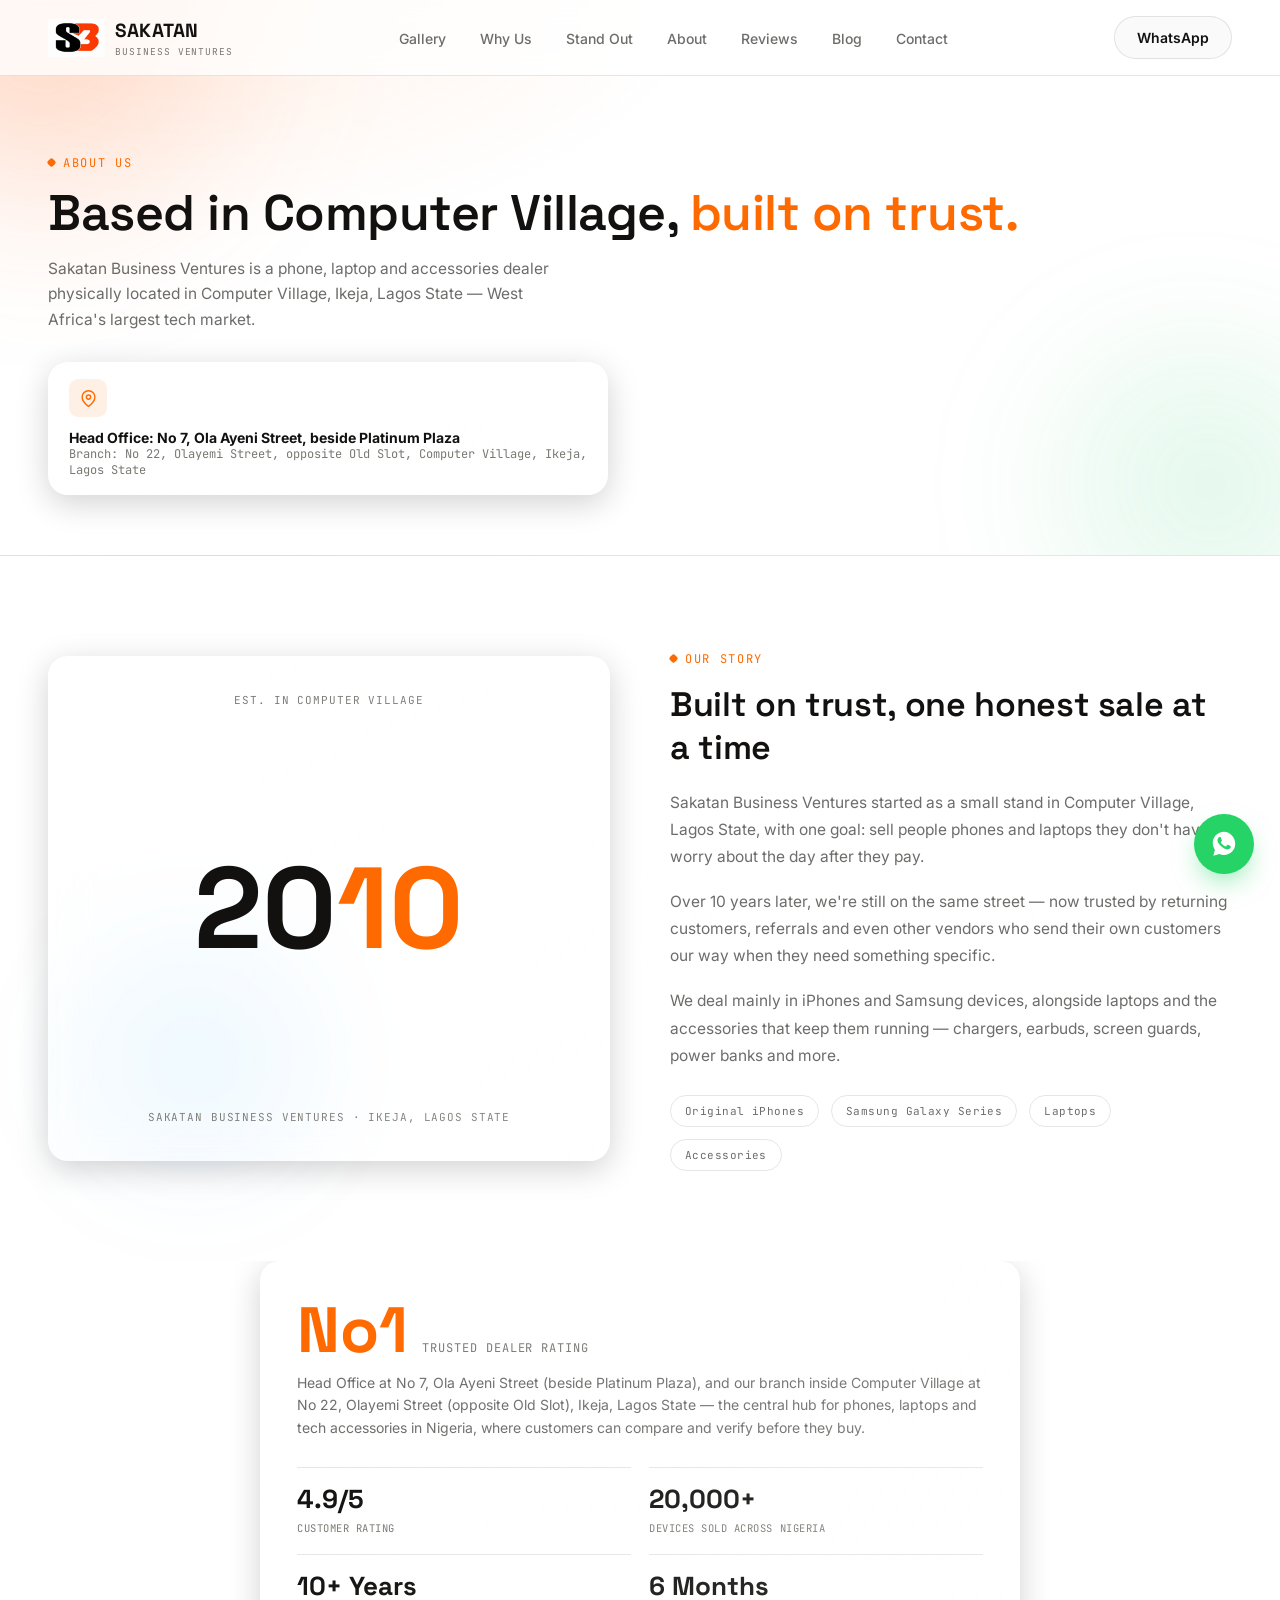
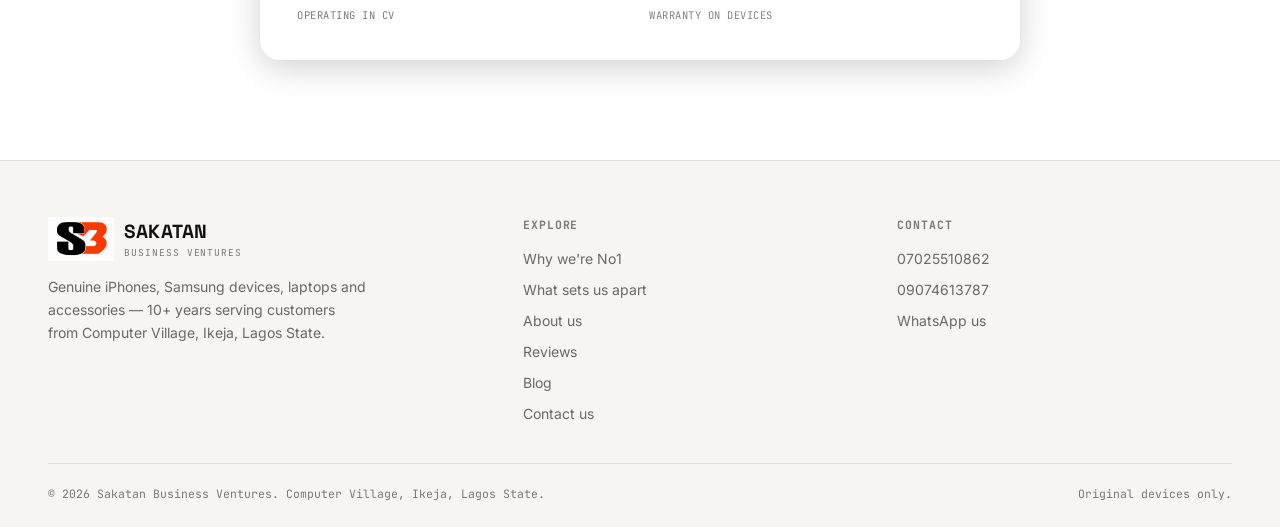
==== commit 184ab5f4: "Update about.html" ====
--- a/about.html
+++ b/about.html
@@ -144,6 +144,7 @@
       <li><a href="index.html#standout">Stand Out</a></li>
       <li><a href="about.html">About</a></li>
       <li><a href="index.html#reviews">Reviews</a></li>
+       <li><a href="blog.html">Blog</a></li>
       <li><a href="contact.html">Contact</a></li>
     </ul>
     <div class="nav-cta">
@@ -225,6 +226,7 @@
           <li><a href="index.html#standout">What sets us apart</a></li>
           <li><a href="about.html">About us</a></li>
           <li><a href="index.html#reviews">Reviews</a></li>
+           <li><a href="blog.html">Blog</a></li>
           <li><a href="contact.html">Contact us</a></li>
         </ul>
       </div>
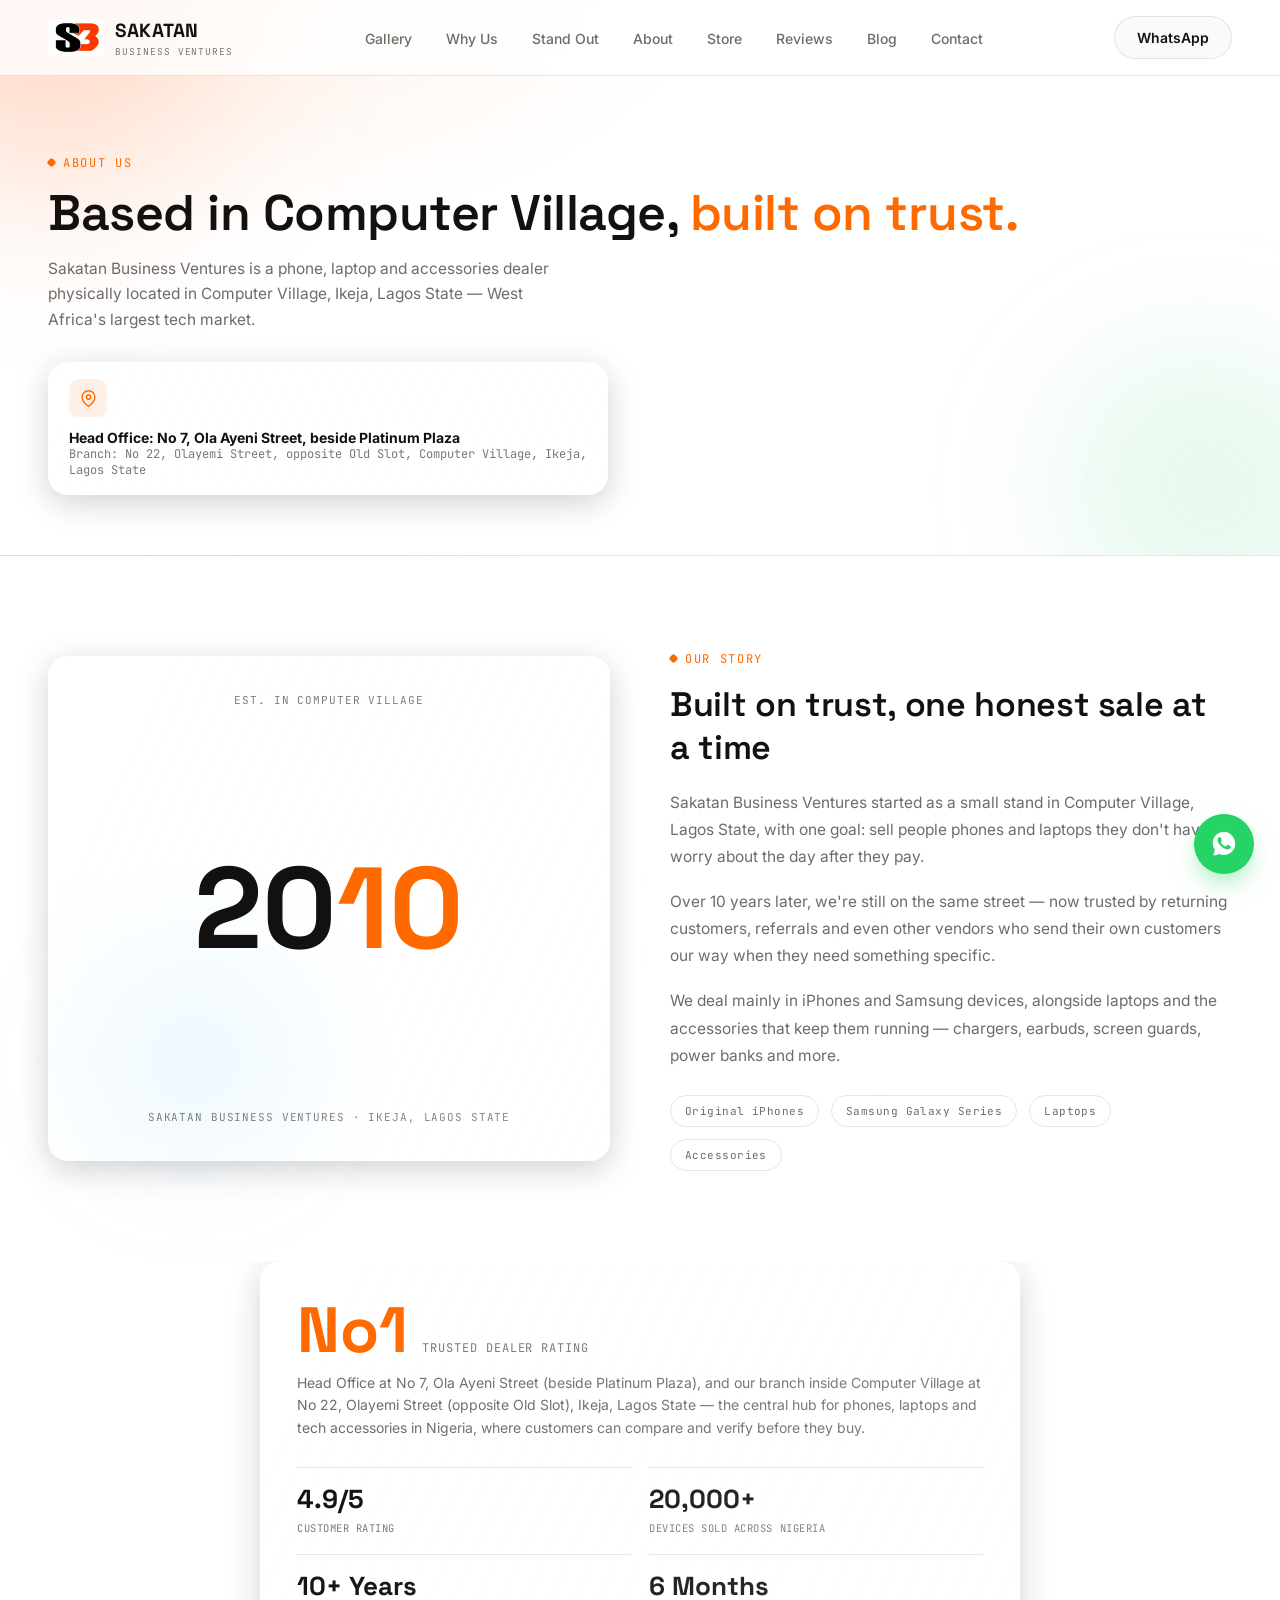
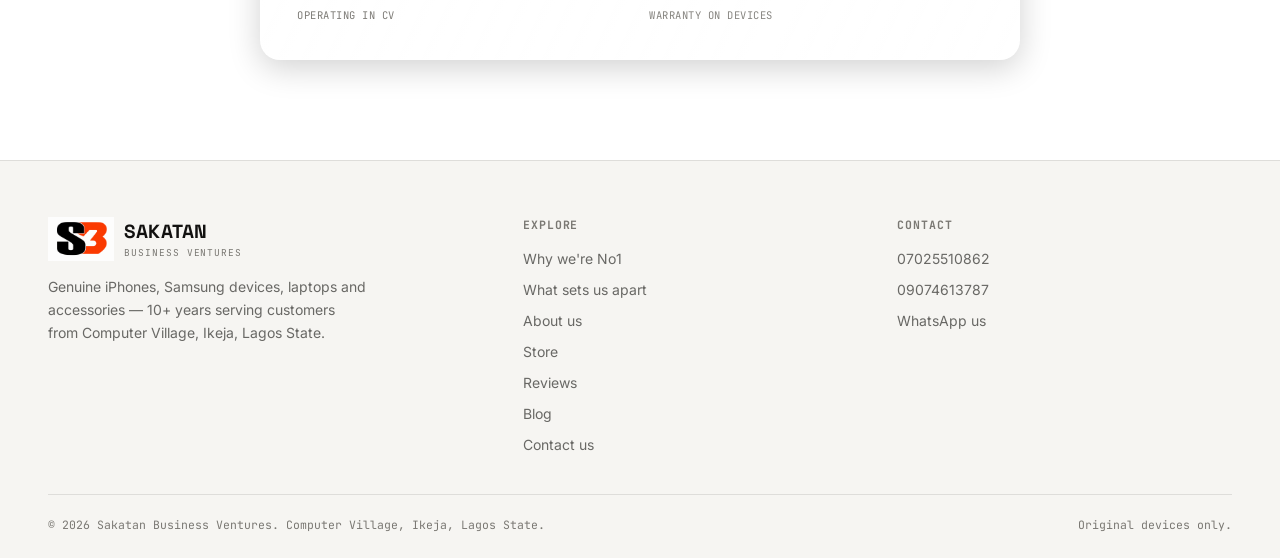
==== commit cb28605f: "Add 'Store' link to navigation in about.html" ====
--- a/about.html
+++ b/about.html
@@ -143,6 +143,7 @@
       <li><a href="index.html#why-cv">Why Us</a></li>
       <li><a href="index.html#standout">Stand Out</a></li>
       <li><a href="about.html">About</a></li>
+       <li><a href="store.html">Store</a></li>
       <li><a href="index.html#reviews">Reviews</a></li>
        <li><a href="blog.html">Blog</a></li>
       <li><a href="contact.html">Contact</a></li>
@@ -225,6 +226,7 @@
           <li><a href="index.html#why-cv">Why we're No1</a></li>
           <li><a href="index.html#standout">What sets us apart</a></li>
           <li><a href="about.html">About us</a></li>
+          <li><a href="store.html">Store</a></li>
           <li><a href="index.html#reviews">Reviews</a></li>
            <li><a href="blog.html">Blog</a></li>
           <li><a href="contact.html">Contact us</a></li>
